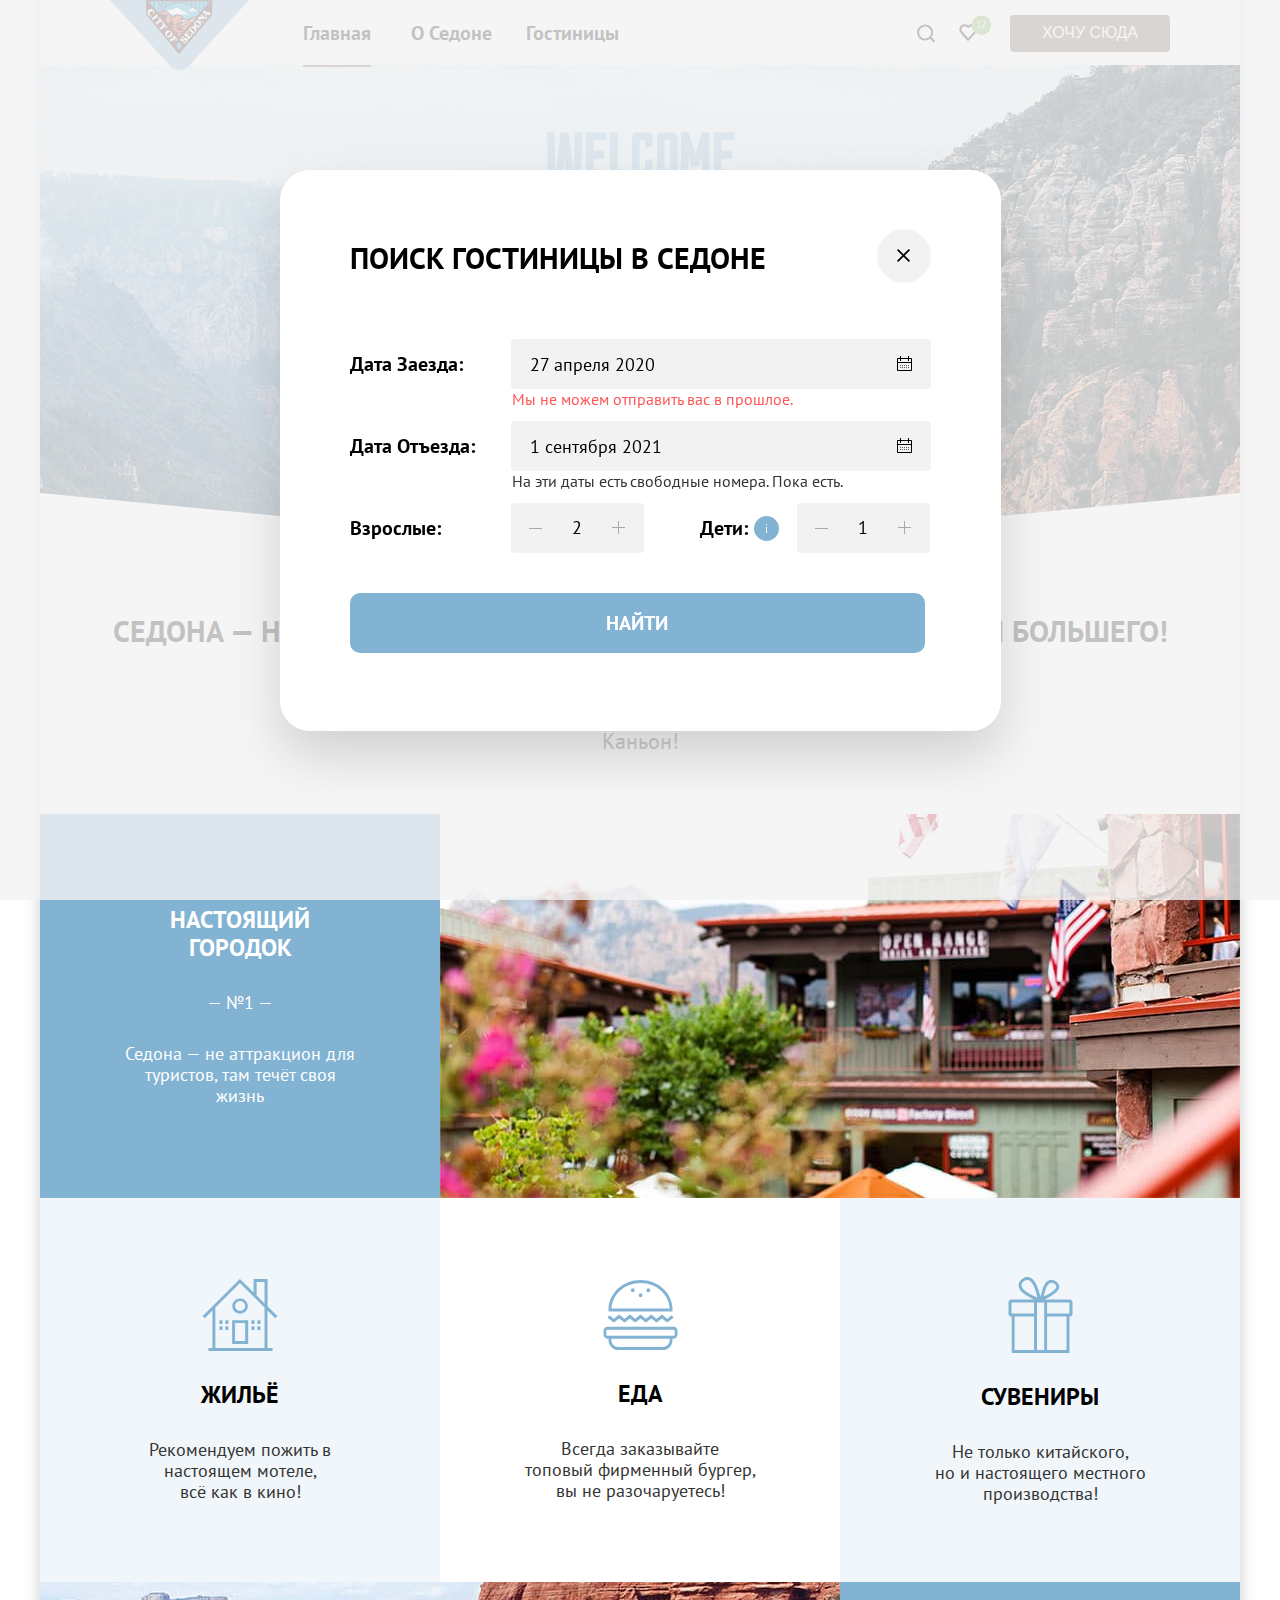
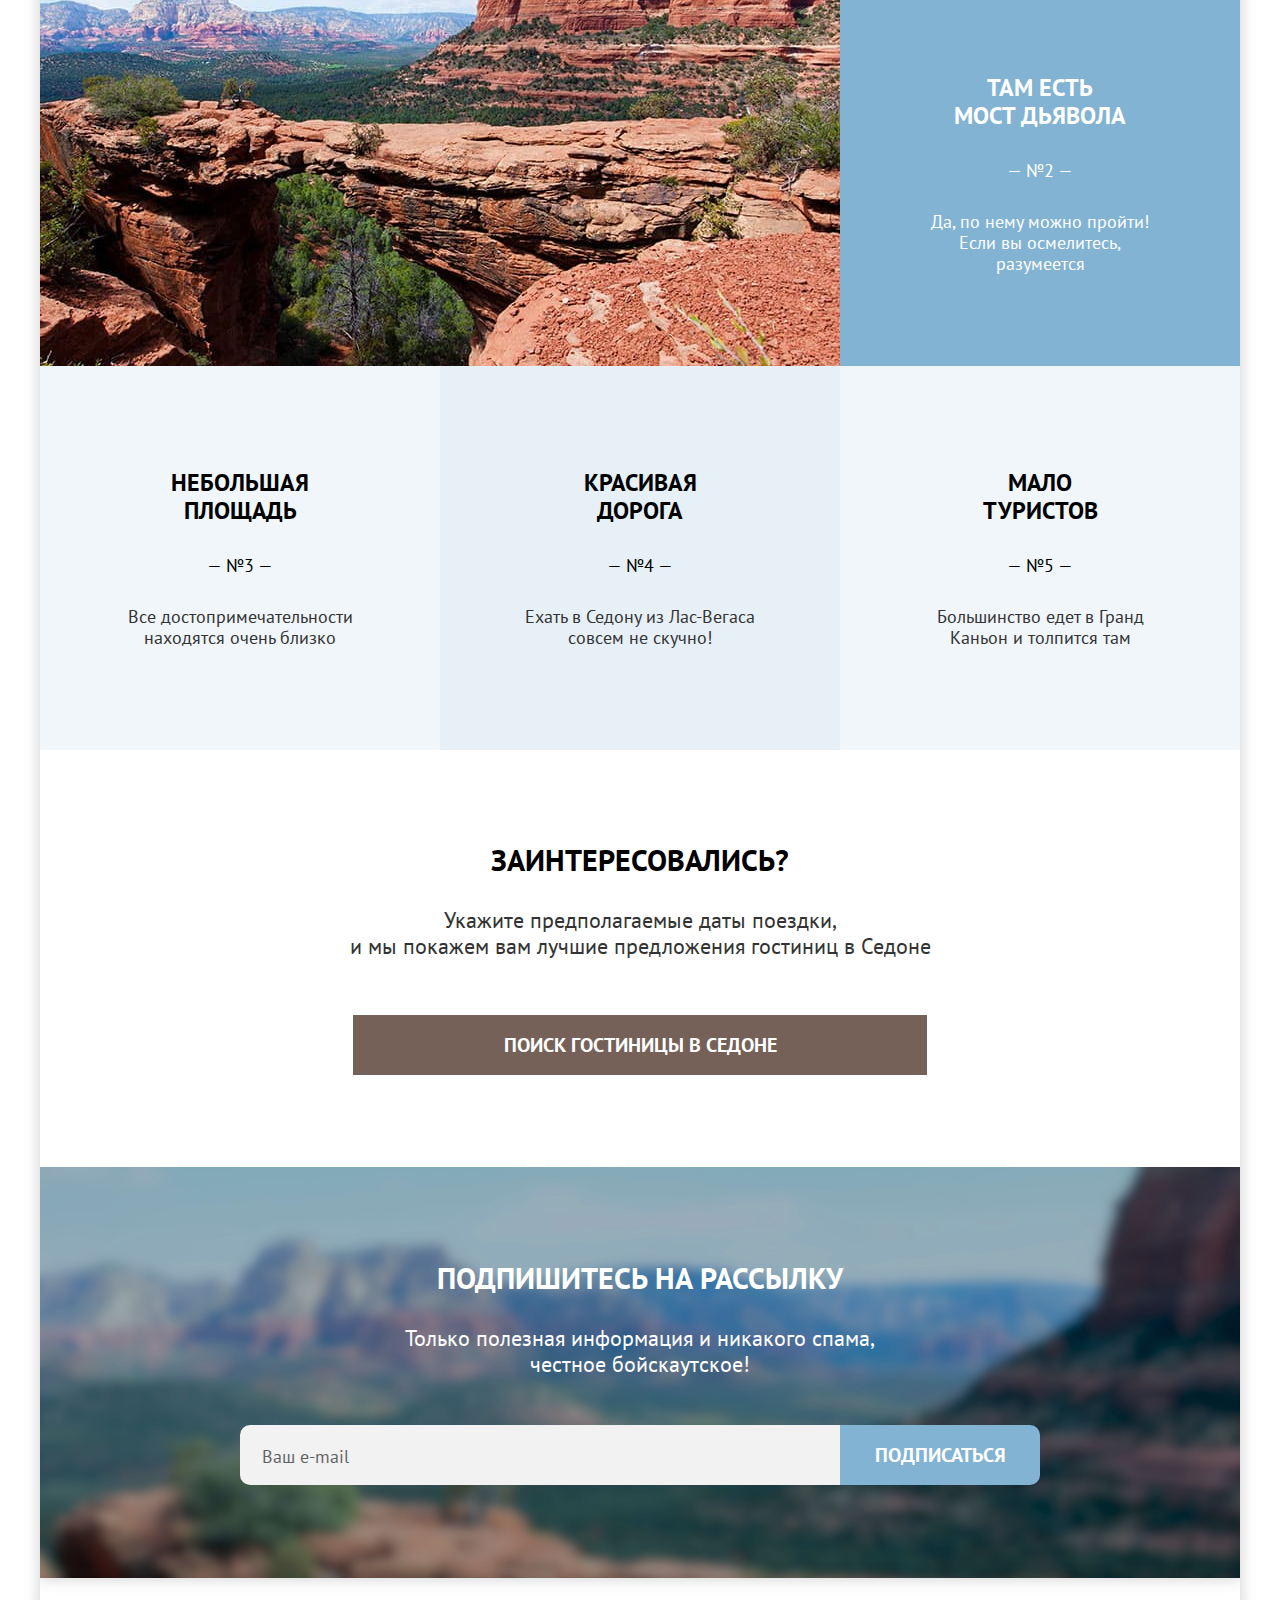
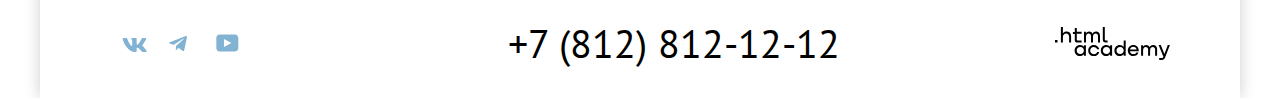
==== index.html @ 2a48c12e "Сделал кнопки и расположил элементы" ====
<!DOCTYPE html>
<html lang="ru">
  <head>
    <meta charset="utf-8" />
    <title>HTML Academy: Седона</title>
    <link rel="stylesheet" href="styles/styles.css" />
  </head>
  <body>
    <!--Хэдер-->
    <div class="page-container">
      <header class="page-header">
        <!--Навигация текст-->
        <nav class="main-navigation">
          <a href="/" class="logo-link">
            <img
              class="logo-image"
              src="../images/Vector-svg/logo.svg"
              width="139"
              height="70"
              alt="Логотип Седоны."
            />
          </a>
          <ul class="list nav-list nav-list-menu">
            <li class="nav-item item-first">
              <a class="nav-link link-active" href="index.html">Главная</a>
            </li>
            <li class="nav-item">
              <a class="nav-link" href="#">О Седоне</a>
            </li>
            <li class="nav-item">
              <a class="nav-link" href="catalog.html">Гостиницы</a>
            </li>
          </ul>
          <!--Навигация иконки-->
          <ul class="list nav-list nav-list-user">
            <li class="nav-item">
              <a class="nav-icon" href="#">
                <svg
                  width="19"
                  height="19"
                  viewbox="0 0 19 19"
                  fill="none"
                  xmlns="http://www.w3.org/2000/svg"
                >
                  <path
                    d="m18.159 17.05-3.711-3.7c1.003-1.3 1.705-3 1.705-4.9 0-4.4-3.61-8-8.023-8C3.718.45.107 4.15.107 8.55c0 4.4 3.61 8 8.023 8 1.805 0 3.51-.6 4.914-1.7l3.71 3.7 1.404-1.5ZM8.13 14.55c-3.31 0-6.017-2.7-6.017-6s2.708-6 6.017-6c3.31 0 6.017 2.7 6.017 6s-2.707 6-6.017 6Z"
                    fill="#000"
                  />
                </svg>
              </a>
            </li>

            <li>
              <a class="nav-icon" href="#">
                <svg
                  width="45"
                  height="66"
                  viewbox="0 0 45 66"
                  fill="none"
                  xmlns="http://www.w3.org/2000/svg"
                >
                  <path
                    d="M20.577 41c-.301 0-.602-.1-.803-.4-5.415-6.1-6.719-7.5-7.02-7.9-.701-.9-1.103-2.1-1.103-3.3 0-3 2.407-5.4 5.516-5.4 1.304 0 2.507.5 3.51 1.3 1.003-.8 2.306-1.3 3.51-1.3 3.008 0 5.515 2.4 5.515 5.4 0 1.3-.501 2.5-1.303 3.4l-7.02 7.9c-.2.2-.401.3-.802.3Zm-6.017-9.5c.3.4 3.51 4 6.117 6.9l6.218-7c.5-.5.701-1.2.701-2 0-1.8-1.504-3.3-3.309-3.3-1.003 0-2.005.5-2.707 1.3-.301.3-.602.4-.903.4-.3 0-.602-.2-.802-.4-.702-.8-1.705-1.3-2.708-1.3-1.805 0-3.31 1.5-3.31 3.3-.1.9.302 1.6.703 2.1-.1 0-.1 0 0 0Z"
                    fill="#000"
                  />
                  <rect
                    x="24.133"
                    y="15"
                    width="20"
                    height="20"
                    rx="10"
                    fill="#7DB54F"
                  />
                  <path
                    d="M30.264 26.76h1.4v-4.84l.1-.59-.4.47-1.1.79-.38-.51 2.2-1.7h.36v6.38h1.37v.74h-3.55v-.74Zm7.829-4.67c0 .353-.067.717-.2 1.09a6.545 6.545 0 0 1-.51 1.11c-.207.373-.44.74-.7 1.1-.26.353-.52.69-.78 1.01l-.49.43v.04l.64-.11h2.18v.74h-3.98v-.29c.147-.153.323-.343.53-.57a16.081 16.081 0 0 0 1.3-1.63c.22-.313.417-.63.59-.95.18-.32.323-.637.43-.95.107-.313.16-.61.16-.89 0-.327-.093-.597-.28-.81-.187-.22-.47-.33-.85-.33-.253 0-.5.053-.74.16-.24.1-.447.217-.62.35l-.33-.57c.233-.2.51-.357.83-.47.32-.113.663-.17 1.03-.17.287 0 .54.043.76.13.22.08.407.197.56.35.153.153.27.337.35.55.08.207.12.433.12.68Z"
                    fill="#fff"
                  />
                </svg>
              </a>
            </li>
            <li>
              <button class="nav-button brown-button-mini" type="submit">
                Хочу сюда
              </button>
            </li>
          </ul>
        </nav>
      </header>
      <!--Hero-->
      <main class="main-index">
        <section class="hero">
          <h1 class="visually-hidden">Добро пожаловать в Седону</h1>

          <img
            class="hero-welcome"
            src="../images/Vector-svg/welcome.svg"
            width="1200"
            height="485"
            alt="Добро пожаловать."
          />
        </section>

        <section class="main-text">
          <h2 class="advantages-title">
            Седона — небольшой городок в Аризоне, заслуживающий большего!
          </h2>
          <p class="subtitle">
            Рассмотрим 5 причин, по которым Седона круче, чем Гранд-Каньон!
          </p>
        </section>
        <ol class="advantages">
          <figure class="advantages-figure-start">
            <figcaption class="advantages-item item-start">
              <h3 class="advantages-h advantages-h-white">
                Настоящий <br />
                городок
              </h3>
              <span class="advantage-number-white"> — №1 —</span>
              <p class="advantages-text-white">
                Седона — не аттракцион для <br />
                туристов, там течёт своя <br />
                жизнь
              </p>
            </figcaption>
            <img
              class="first-advantages-picture"
              src="../images/index/first-advantage.jpg"
              min-width="800"
              min-height="384"
              alt="Местные заведения."
            />
          </figure>
          <ul class="advantages-with-icon">
            <li class="advantages-item another-light-gray">
              <h3 class="advantages-h advantages-item-h-icon">Жильё</h3>
              <p class="advantages-text-icon">
                Рекомендуем пожить в <br />
                настоящем мотеле, <br />
                всё как в кино!
              </p>
              <svg
                width="76"
                height="72"
                viewbox="0 0 76 72"
                fill="none"
                xmlns="http://www.w3.org/2000/svg"
                class="icon-first"
              >
                <path
                  d="M30.119 65h16.064V41.2H30.119V65Zm2.911-20.9h10.14v18H33.03v-18Z"
                  fill="#83B3D3"
                />
                <path
                  d="m73.392 39.3 2.108-2.1-9.94-9.9V0H51.604v13.6L37.95 0 .5 37.2l2.108 2.1 7.832-7.8v37.6H6.424V72H70.58v-2.9h-5.12V31.5l7.932 7.8ZM62.548 69.1H13.351V28.5L37.95 4.1l24.598 24.4v40.6Zm0-44.7-7.931-7.9V2.9h7.931v21.5Z"
                  fill="#83B3D3"
                />
                <path
                  d="M30.32 27.1c0 4.3 3.513 7.7 7.73 7.7 4.318 0 7.832-3.5 7.832-7.7 0-4.3-3.514-7.7-7.832-7.7-4.217 0-7.73 3.4-7.73 7.7Zm7.83-5c2.711 0 5.02 2.2 5.02 4.9s-2.208 4.9-5.02 4.9c-2.71 0-5.02-2.2-5.02-4.9s2.21-4.9 5.02-4.9ZM20.48 41.2h-3.012v3.9h3.012v-3.9ZM26.404 41.2h-3.012v3.9h3.012v-3.9ZM20.48 47.2h-3.012v3.9h3.012v-3.9ZM26.404 47.2h-3.012v3.9h3.012v-3.9ZM52.508 41.2h-3.012v3.9h3.012v-3.9ZM58.432 41.2H55.42v3.9h3.012v-3.9ZM52.508 47.2h-3.012v3.9h3.012v-3.9ZM58.432 47.2H55.42v3.9h3.012v-3.9Z"
                  fill="#83B3D3"
                />
              </svg>
            </li>
            <li class="advantages-item white-background">
              <h3 class="advantages-h advantages-item-h-icon">Еда</h3>
              <p class="advantages-text-icon">
                Всегда заказывайте <br />
                топовый фирменный бургер, <br />
                вы не разочаруетесь!
              </p>
              <svg
                width="75"
                height="70"
                viewbox="0 0 75 70"
                fill="none"
                xmlns="http://www.w3.org/2000/svg"
                class="icon-second"
              >
                <path
                  d="M70.576 46.7H4.61C2.305 46.7.5 48.6.5 51v3.5c0 2.4 1.905 4.3 4.11 4.3h.903v1.1c0 5.5 4.31 10.1 9.624 10.1h44.712c5.313 0 9.624-4.5 9.624-10.1v-1.1h.902c2.306 0 4.11-1.9 4.11-4.3V51c.201-2.3-1.704-4.3-3.91-4.3Zm-3.91 13.2c0 3.9-3.008 7-6.717 7H15.137c-3.71 0-6.717-3.2-6.717-7v-1.1h58.246v1.1Zm5.113-5.4c0 .7-.602 1.3-1.203 1.3H4.51c-.702 0-1.203-.6-1.203-1.3V51c0-.7.602-1.3 1.203-1.3h65.965c.702 0 1.203.6 1.203 1.3.1 0 .1 3.5.1 3.5ZM16.14 38.4l5.413 4.1 5.313-4.1 5.313 4.1 5.314-4.1 5.413 4.1 5.314-4.1 5.313 4.1 5.413-4.1 5.314 4.1 6.215-4.7-1.704-2.5-4.511 3.4-5.314-4.1-5.413 4.1-5.313-4.1-5.314 4.1-5.413-4.1-5.314 4.1-5.313-4.1-5.313 4.1-5.414-4.1-5.313 4.1-4.511-3.4-1.705 2.5 6.216 4.7 5.313-4.1ZM8.52 31.5h60.953c0-.6.1-1.2.1-1.9v-1.2C68.871 12.7 54.836 0 37.593 0 20.249 0 6.214 12.7 5.513 28.5v1.2c0 .6-.005 1.2.095 1.8H8.52ZM37.593 3c15.64 0 28.471 11.3 29.073 25.5H8.52C9.122 14.4 21.954 3 37.593 3Z"
                  fill="#83B3D3"
                />
                <path
                  d="M37.593 17.3c1.052 0 1.905-.895 1.905-2s-.853-2-1.905-2-1.905.895-1.905 2 .853 2 1.905 2ZM29.773 12.2c1.052 0 1.905-.895 1.905-2s-.853-2-1.905-2-1.904.895-1.904 2 .852 2 1.904 2ZM45.312 12.2c1.052 0 1.905-.895 1.905-2s-.853-2-1.905-2-1.904.895-1.904 2 .852 2 1.904 2Z"
                  fill="#83B3D3"
                />
              </svg>
            </li>
            <li class="advantages-item another-light-gray">
              <h3 class="advantages-h advantages-item-h-icon">Сувениры</h3>
              <p class="advantages-text-icon">
                Не только китайского, <br />
                но и настоящего местного <br />
                производства!
              </p>
              <svg
                width="65"
                height="76"
                viewbox="0 0 65 76"
                fill="none"
                xmlns="http://www.w3.org/2000/svg"
                class="icon-third"
              >
                <path
                  d="M61.6 22.462H36.8c13.8-6.904 14.9-11.307 14.4-13.71-1.2-4.002-5.7-7.004-10-5.403-5.6 2.102-7.1 10.407-8.6 16.412-2-6.105-3.8-13.81-8.2-17.713-1.3-1.1-3.1-2.301-5.8-2.001-4 .4-9.8 5.404-7.5 11.008 2.3 5.403 9.7 8.806 14.6 11.508H3.4c-1.6 0-2.9 1.3-2.9 2.902v11.308c0 1.6 1.3 2.901 2.9 2.901h.3V76h57.8V39.574h.1c1.6 0 2.9-1.3 2.9-2.902V25.365c0-1.602-1.3-2.902-2.9-2.902ZM42.9 5.851c2.1-.3 5 1.3 5.3 3.202.4 2.802-3.4 5.304-5.1 6.405-2.5 1.7-4.9 2.601-7.3 4.102.9-3.702 2.5-13.009 7.1-13.71ZM20 15.858c-2.2-1.501-6.5-4.403-6.4-7.806.1-3.602 5.7-6.604 8.8-3.902 3.9 3.402 5.7 11.107 7.1 16.611-3.2-1.5-6.3-2.802-9.5-4.903Zm6 57.14H6.6V39.574H26v33.424Zm0-36.526H3.5V25.465H26v11.007Zm10.2 0v36.526H29V25.565h7.2v10.907Zm22.3 36.526H39.1V39.574h19.4v33.424Zm2.9-36.526H39.1V25.465h22.3v11.007Z"
                  fill="#83B3D3"
                />
              </svg>
            </li>
          </ul>

          <figure class="advantages-figure-end">
            <figcaption class="advantages-item item-end">
              <h3 class="advantages-h advantages-h-white">
                Там есть <br />
                мост дьявола
              </h3>
              <span class="advantage-number-white">— №2 —</span>
              <p class="advantages-text-white">
                Да, по нему можно пройти! <br />
                Если вы осмелитесь, <br />
                разумеется
              </p>
            </figcaption>
            <img
              class="second-advantages-picture"
              src="../images/index/photo-2.jpg"
              width="800"
              min-height="384"
              alt="Красоты местных пейзажей."
            />
          </figure>
          <li class="advantages-item another-light-gray">
            <h3 class="advantages-h advantages-item-h-numbers">
              Небольшая <br />
              площадь
            </h3>
            <span class="advantage-number">— №3 —</span>
            <p class="advantages-text-number">
              Все достопримечательности <br />
              находятся очень близко
            </p>
          </li>
          <li class="advantages-item another-background">
            <h3 class="advantages-h advantages-item-h-numbers">
              Красивая <br />
              дорога
            </h3>
            <span class="advantage-number">— №4 —</span>
            <p class="advantages-text-number">
              Ехать в Седону из Лас-Вегаса <br />
              совсем не скучно!
            </p>
          </li>
          <li class="advantages-item another-light-gray">
            <h3 class="advantages-h advantages-item-h-numbers">
              Мало <br />
              туристов
            </h3>
            <span class="advantage-number">— №5 —</span>
            <p class="advantages-text-number">
              Большинство едет в Гранд <br />
              Каньон и толпится там
            </p>
          </li>
        </ol>
        <!-- Поиск гостиницы -->
        <section class="main-search">
          <h2 class="head-search">Заинтересовались?</h2>
          <p class="advantages-text">
            Укажите предполагаемые даты поездки, <br />
            и мы покажем вам лучшие предложения гостиниц в Седоне
          </p>
          <button class="search-button brown-button" type="submit" href="#">
            Поиск гостиницы в седоне
          </button>
        </section>

        <!-- Рассылка-->
        <section class="main-sub">
          <h2 class="head-sub">Подпишитесь на рассылку</h2>
          <p class="advantages-text subscribe-white-color-text">
            Только полезная информация и никакого спама, <br />
            честное бойскаутское!
          </p>

          <form
            class="email"
            action="https://echo.htmlacademy.ru/"
            metod="post"
          >
            <!-- <input type="text" name="appointment-date" /> -->
            <input
              class="email-string"
              name="email"
              type="text"
              placeholder="Ваш e-mail"
            />
            <button class="subscribe-button blue-button" type="submit">
              Подписаться
            </button>
          </form>
        </section>
      </main>
    </div>
    <!-- footer -->
    <footer class="page-footer">
      <!--Соц.сети-->
      <ul class="footer-social-list">
        <li class="social-media-item">
          <a
            class="button social-media-button footer-social-vk"
            href="https://vk.com/htmlacademy"
          >
            <svg
              width="25"
              height="14"
              viewbox="0 0 25 14"
              fill="#83B3D3"
              xmlns="http://www.w3.org/2000/svg"
            >
              <path
                fill-rule="evenodd"
                clip-rule="evenodd"
                d="M24.116.948c.166-.546 0-.948-.795-.948h-2.625c-.668 0-.976.347-1.143.73 0 0-1.335 3.196-3.226 5.272-.612.602-.89.793-1.224.793-.167 0-.418-.191-.418-.738V.948c0-.656-.184-.948-.74-.948H9.817C9.4 0 9.15.304 9.15.593c0 .621.946.765 1.043 2.513v3.798c0 .833-.153.984-.487.984-.89 0-3.055-3.211-4.34-6.885C5.116.288 4.865 0 4.193 0H1.566c-.75 0-.9.347-.9.73 0 .682.89 4.07 4.145 8.551C6.981 12.341 10.036 14 12.82 14c1.67 0 1.875-.368 1.875-1.003v-2.313c0-.737.158-.884.687-.884.39 0 1.057.192 2.615 1.667C19.776 13.216 20.07 14 21.071 14h2.625c.75 0 1.126-.368.91-1.096-.238-.724-1.088-1.775-2.215-3.022-.612-.71-1.53-1.475-1.809-1.858-.389-.491-.278-.71 0-1.147 0 0 3.2-4.426 3.533-5.929h.001Z"
              />
            </svg>
          </a>
        </li>
        <li class="social-media-item">
          <a
            class="button social-media-button footer-social-tg"
            href="https://t.me/htmlacademy"
          >
            <svg
              width="18"
              height="16"
              viewbox="0 0 18 16"
              fill="#83B3D3"
              xmlns="http://www.w3.org/2000/svg"
            >
              <path
                d="M16.785.1.84 6.247C-.248 6.685-.24 7.292.64 7.563L4.735 8.84l9.472-5.976c.448-.273.857-.126.52.172L7.053 9.962H7.05h.002l-.283 4.22c.414 0 .597-.19.829-.413l1.988-1.934 4.136 3.055c.762.42 1.31.204 1.5-.706L17.938 1.39c.278-1.114-.425-1.619-1.153-1.29Z"
              />
            </svg>
          </a>
        </li>
        <li class="social-media-item">
          <a
            class="button social-media-button footer-social-ut"
            href="https://www.youtube.com/user/htmlacademyru"
          >
            <svg
              width="23"
              height="18"
              viewbox="0 0 23 18"
              fill="#83B3D3"
              xmlns="http://www.w3.org/2000/svg"
            >
              <path
                d="M18.94.5H3.507C1.647.5.333 2.094.333 3.9v10.094c0 1.912 1.314 3.506 3.174 3.506H19.16c1.642 0 3.174-1.594 3.174-3.4V3.9C22.114 2.094 20.801.5 18.94.5ZM7.995 13.037V4.963L15.328 9l-7.333 4.037Z"
              />
            </svg>
          </a>
        </li>
      </ul>
      <a class="contacts-phone" href="tel:88128121212">+7 (812) 812-12-12</a>
      <a class="academy-logotype" href="https://htmlacademy.ru/">
        <svg
          width="115"
          height="33"
          viewbox="0 0 115 33"
          fill="#000"
          xmlns="http://www.w3.org/2000/svg"
        >
          <path
            d="M0 12.9v2.6h2.5v-2.6H0ZM11.6 4.5c-1.6 0-2.8.7-3.6 1.7h-.1V0h-2v15.5h2v-5.3c0-2.1 1.3-3.6 3.3-3.6 1.8 0 2.9 1.4 2.9 3.2v5.7h2V9.4c.1-3-1.8-4.9-4.5-4.9ZM26.6 4.8h-4.8V1.1h-2v3.8h-1.9v2h1.9v6c0 1.7 1 2.7 2.7 2.7h4.1v-2h-3.7c-.7 0-1.1-.4-1.1-1.1V6.8h4.8v-2ZM41.1 4.6c-1.6 0-2.9.8-3.5 2.1h-.1c-.6-1.2-1.8-2.1-3.4-2.1-1.4 0-2.5.8-3.1 1.8h-.1V4.8H29v10.6h2V10c0-2 1-3.5 2.6-3.5 1.5 0 2.4 1 2.4 2.6v6.3h2V9.8c0-2.4 1.4-3.3 2.6-3.3 1.5 0 2.4 1 2.4 2.6v6.3h2V8.9c.1-2.5-1.4-4.3-3.9-4.3ZM47.8 12.7c0 1.7 1 2.7 2.8 2.7h2v-2h-1.7c-.7 0-1.1-.4-1.1-1.1V0h-2v12.7ZM28.9 19.7c-.9-1.1-2.2-1.8-3.9-1.8-3.1 0-5.4 2.3-5.4 5.6s2.3 5.6 5.4 5.6c1.8 0 3-.8 3.8-1.9h.1v1.6h2V18.2h-2v1.5Zm-3.6 7.4c-2.2 0-3.6-1.6-3.6-3.6s1.4-3.6 3.6-3.6 3.6 1.6 3.6 3.6c0 1.9-1.4 3.6-3.6 3.6ZM44.2 22c-.5-2.4-2.6-4.1-5.4-4.1-3.4 0-5.6 2.5-5.6 5.6 0 3.1 2.2 5.6 5.6 5.6 2.8 0 4.9-1.8 5.4-4.2h-2.1c-.4 1.3-1.7 2.3-3.3 2.3-2.2 0-3.6-1.6-3.6-3.6s1.4-3.6 3.6-3.6c1.6 0 2.8 1 3.3 2.2h2.1V22ZM55.1 19.7c-.9-1.1-2.2-1.8-3.9-1.8-3.1 0-5.4 2.3-5.4 5.6s2.3 5.6 5.4 5.6c1.8 0 3-.8 3.8-1.9h.1v1.6h2V18.2h-2v1.5Zm-3.6 7.4c-2.2 0-3.6-1.6-3.6-3.6s1.4-3.6 3.6-3.6 3.6 1.6 3.6 3.6c0 1.9-1.5 3.6-3.6 3.6ZM68.7 19.8c-.9-1.1-2.2-1.9-3.9-1.9-3.1 0-5.4 2.3-5.4 5.6s2.2 5.6 5.4 5.6c1.7 0 3-.8 3.8-1.8h.1v1.5h2V13.4h-2v6.4Zm-3.6 7.3c-2.2 0-3.6-1.6-3.6-3.6s1.4-3.6 3.6-3.6 3.6 1.6 3.6 3.6c-.1 2-1.5 3.6-3.6 3.6ZM78.3 17.9c-3.3 0-5.5 2.5-5.5 5.6 0 3 2.1 5.6 5.5 5.6 2.5 0 4.5-1.3 5.2-3.6h-2.1c-.5 1-1.6 1.6-3 1.6-1.9 0-3.3-1.3-3.4-2.9h8.8c.2-3.6-2-6.3-5.5-6.3Zm0 1.9c1.7 0 3 1 3.3 2.6h-6.5c.3-1.5 1.5-2.6 3.2-2.6ZM98.2 17.9c-1.6 0-2.9.8-3.6 2h-.1c-.6-1.2-1.8-2-3.4-2-1.4 0-2.5.7-3.1 1.8v-1.5h-1.9v10.6h2v-5.4c0-2 1-3.4 2.6-3.5 1.5 0 2.4 1 2.4 2.6v6.3h2v-5.6c0-2.4 1.4-3.3 2.6-3.3 1.5 0 2.4 1 2.4 2.6v6.3h2v-6.5c.1-2.6-1.4-4.4-3.9-4.4ZM109.4 27l-3.6-8.9h-2.2l4.8 11.6c-.3.9-.7 1.2-1.7 1.2h-2.5v2h2.5c1.8 0 2.8-.8 3.5-2.6l4.7-12.2h-2.1l-3.4 8.9Z"
          />
        </svg>
      </a>
    </footer>
    <!-- Modal -->

    <div class="modal-container">
      <div class="modal modal-search">
        <button class="modal-close-button">
          <span class="visually-hidden">Закрыть</span>
          <svg
            width="13"
            height="13"
            viewbox="0 0 13 13"
            fill="none"
            xmlns="http://www.w3.org/2000/svg"
            class="close-button"
          >
            <path
              d="M13 1.2 11.8 0 6.5 5.3 1.2 0 0 1.2l5.3 5.3L0 11.8 1.2 13l5.3-5.3 5.3 5.3 1.2-1.2-5.3-5.3L13 1.2Z"
              fill="#000"
            />
          </svg>
        </button>
        <section class="modal-content">
          <h2 class="modal-title">Поиск гостиницы в Седоне</h2>
          <div class="modal-flex-container">
            <div class="arrival-date-container">
              <h4 class="select-description">Дата заезда:</h4>
              <form class="arrival-date">27 апреля 2020</form>
            </div>
            <p class="arrival-description">
              Мы не можем отправить вас в прошлое.
            </p>

            <div class="departure-date-container">
              <h4 class="select-description">Дата отъезда:</h4>
              <form class="departure-date">1 сентября 2021</form>
            </div>
            <p class="departure-description">
              На эти даты есть свободные номера. Пока есть.
            </p>

            <div class="how-many-container">
              <h4 class="select-how-many">Взрослые:</h4>
              <form class="how-many">
                <button class="minus-button" type="button">
                  <svg
                    class="minus"
                    width="13"
                    height="1"
                    viewbox="0 0 13 1"
                    fill="none"
                    xmlns="http://www.w3.org/2000/svg"
                  >
                    <path opacity=".3" d="M0 0v1h13V0H0Z" fill="#000" />
                  </svg>
                </button>
                <span class="number-persons">2</span>
                <button class="plus-button" type="button">
                  <svg
                    class="plus"
                    width="13"
                    height="13"
                    viewbox="0 0 13 13"
                    fill="none"
                    xmlns="http://www.w3.org/2000/svg"
                  >
                    <path
                      d="M13 6H7V0H6v6H0v1h6v6h1V7h6V6Z"
                      fill="#000"
                      opacity=".3"
                    />
                  </svg>
                </button>
              </form>

              <h4 class="select-how-many-child">Дети:</h4>
              <button class="modal-info-button">
                <svg
                  width="1"
                  height="9"
                  viewbox="0 0 1 9"
                  fill="none"
                  xmlns="http://www.w3.org/2000/svg"
                >
                  <g clip-path="url(#a)" fill="#fff">
                    <path d="M0 9h1V3H0v6ZM1 0H0v1h1V0Z" />
                  </g>
                  <defs>
                    <clippath id="a">
                      <path fill="#fff" d="M0 0h1v9H0z" />
                    </clippath>
                  </defs>
                </svg>
              </button>
              <form class="how-many-young">
                <button class="minus-button" type="button">
                  <svg
                    class="minus"
                    width="13"
                    height="1"
                    viewbox="0 0 13 1"
                    fill="none"
                    xmlns="http://www.w3.org/2000/svg"
                  >
                    <path opacity=".3" d="M0 0v1h13V0H0Z" fill="#000" />
                  </svg>
                </button>
                <span class="number-persons">1</span>
                <button class="plus-button" type="button">
                  <svg
                    class="plus"
                    width="13"
                    height="13"
                    viewbox="0 0 13 13"
                    fill="none"
                    xmlns="http://www.w3.org/2000/svg"
                  >
                    <path
                      d="M13 6H7V0H6v6H0v1h6v6h1V7h6V6Z"
                      fill="#000"
                      opacity=".3"
                    />
                  </svg>
                </button>
              </form>
            </div>
          </div>
          <button class="modal-button-search" type="submit">Найти</button>
        </section>
      </div>
    </div>

    <!-- Modal end -->
  </body>
</html>
---- styles/styles.css ----
/* Шрифты */

@font-face {
  font-family: PT Sans;
  font-style: normal;
  src: url("../fonts/ptsans-400.woff2");
  font-display: swap;
}

@font-face {
  font-family: PT Sans;
  font-style: normal;
  font-weight: 700;
  src: url("../fonts/ptsans-700.woff2");
  font-display: swap;
}

html {
  height: 100%;
  margin: 0;
}

body {
  display: -webkit-box;
  display: -ms-flexbox;
  display: flex;
  -webkit-box-orient: vertical;
  -webkit-box-direction: normal;
  -ms-flex-direction: column;
  flex-direction: column;
  min-height: 100%;
  margin: 0;

  font-family: "PT Sans", sans-serif;
  font-size: 22px;
  font-weight: 400;

  line-height: 26px;
  background-color: #ffffff;
}

.page-container {
  width: 1200px;
  margin: 0 auto;
  display: block;
  -webkit-box-shadow: 0 0 15px rgba(0, 0, 0, 0.2);
  box-shadow: 0 0 15px rgba(0, 0, 0, 0.2);
}

* {
  -webkit-box-sizing: border-box;
  box-sizing: border-box;
}

.list {
  list-style: none;
}

/* Header */

.page-header {
  display: -webkit-box;
  display: -ms-flexbox;
  display: flex;
  width: 100%;
  padding: 0 70px;

  background-color: #ffffff;
  color: #000000;

  font-weight: 700;
  font-size: 20px;
  line-height: 26px;

  position: relative;
}

.logo {
  display: block;
  width: 139px;
  height: 70px;
  margin-left: 70px;
}

/* Навигация стили */

.main-navigation {
  display: -webkit-box;
  display: -ms-flexbox;
  display: flex;
  width: 100%;
  height: 65px;
  margin: 0 auto;
}

.logo-link {
  margin-right: 30px;
}

.item-first {
  min-width: 115px;
  min-height: 26px;

  text-align: center;
}

.nav-list {
  display: -webkit-box;
  display: -ms-flexbox;
  display: flex;
  -ms-flex-wrap: wrap;
  flex-wrap: wrap;

  margin: 0;
  padding: 0;

  -webkit-box-align: center;

  -ms-flex-align: center;

  align-items: center;
}

.nav-list-menu {
  min-width: 460px;
  height: 65px;
}

.nav-list-user {
  margin-left: auto;

  min-width: 264px;
  height: 65px;

  -webkit-box-pack: end;

  -ms-flex-pack: end;

  justify-content: flex-end;
}

.nav-link {
  margin: 0 17px;
  color: #000000;

  font-weight: 700;
  font-size: 20px;
  line-height: 26px;
  text-transform: capitalize;
  text-decoration: none;
  height: 100%;
}

/* .nav-item {
  position: relative;
} */

nav-link {
  position: relative;
}

.link-active::before {
  position: absolute;
  width: 100%;
  height: 2px;
  top: 45px;

  background-color: #756257;

  content: "";
}

a.nav-link.link-active {
  position: relative;
}

a.nav-link.link-active-cat {
  position: relative;
}

.link-active-cat::before {
  position: absolute;
  width: 100%;
  height: 2px;
  top: 44px;

  background-color: #756257;

  content: "";
}

.nav-icon {
  width: 44px;
  height: 66px;

  display: -webkit-box;

  display: -ms-flexbox;

  display: flex;
  -webkit-box-align: center;
  -ms-flex-align: center;
  align-items: center;
  -webkit-box-pack: center;
  -ms-flex-pack: center;
  justify-content: center;
}

.nav-icon-fav {
  width: 42px;
  height: 66px;

  display: -webkit-box;

  display: -ms-flexbox;

  display: flex;
  -webkit-box-align: center;
  -ms-flex-align: center;
  align-items: center;
  -webkit-box-pack: center;
  -ms-flex-pack: center;
  justify-content: center;
}

.link-active {
  min-width: 68px;
  height: 0;

  margin: 0;
  padding: 0;
}

.nav-button {
  padding: 8px 15px;
  margin-left: 18px;

  min-width: 160px;
  min-height: 37px;

  font-size: 16px;
  line-height: 20px;
  background-color: #756157;
  border-radius: 4px;
  border: 0;
  color: #ffffff;
  text-transform: uppercase;
}

/* Header END */

/* Hero */

.hero {
  display: -webkit-box;
  display: -ms-flexbox;
  display: flex;
  -webkit-box-align: center;
  -ms-flex-align: center;
  align-items: center;
  -webkit-box-pack: center;
  -ms-flex-pack: center;
  justify-content: center;
  width: 100%;
  min-height: 485px;
  background-image: url("/images/Vector-svg/divider.svg"),
    url("/images/index/index-background.jpg");
  background-repeat: no-repeat;
  background-position: 50% 100%, 100% 50%;
}

.hero-welcome {
  height: 352px;
  width: 458px;
  margin: 0 auto;
}

/* Hero END */

/* advantages */
.advantages {
  display: -webkit-box;
  display: -ms-flexbox;
  display: flex;
  -webkit-box-orient: horizontal;
  -webkit-box-direction: normal;
  -ms-flex-direction: row;
  flex-direction: row;
  -ms-flex-wrap: wrap;
  flex-wrap: wrap;
  -webkit-box-pack: justify;
  -ms-flex-pack: justify;
  justify-content: space-between;

  padding: 0;
  margin: 0;
  text-align: center;
  color: #000000;
  list-style: none;
  max-width: 100%;
  min-height: 1535px;
}

.advantages-with-icon {
  min-width: 100%;
  min-height: 384px;

  display: -webkit-box;

  display: -ms-flexbox;

  display: flex;
  -webkit-box-pack: justify;
  -ms-flex-pack: justify;
  justify-content: space-between;

  padding: 0;
  margin: 0;
}

/* First Advantage photo */
/* .first-advantages-picture {
  -webkit-filter: drop-shadow(0 4px 4px rgba(0, 0, 0, 0.25));
  filter: drop-shadow(0 4px 4px rgba(0, 0, 0, 0.25));
} */

/* Second Advantage photo */
/* .second-advantages-picture {
  -webkit-filter: drop-shadow(0 4px 4px rgba(0, 0, 0, 0.25));
  filter: drop-shadow(0 4px 4px rgba(0, 0, 0, 0.25));
} */

.advantages-item {
  min-width: 400px;
  min-height: 384px;

  background-color: #82b3d3;

  display: -webkit-box;

  display: -ms-flexbox;

  display: flex;
  -webkit-box-orient: vertical;
  -webkit-box-direction: normal;
  -ms-flex-direction: column;
  flex-direction: column;
  -webkit-box-align: center;
  -ms-flex-align: center;
  align-items: center;
  -webkit-box-pack: center;
  -ms-flex-pack: center;
  justify-content: center;
  gap: 30px;
}

.icon-first {
  -webkit-box-ordinal-group: 0;
  -ms-flex-order: -1;
  order: -1;
}

.icon-second {
  -webkit-box-ordinal-group: 0;
  -ms-flex-order: -1;
  order: -1;
}

.icon-third {
  -webkit-box-ordinal-group: 0;
  -ms-flex-order: -1;
  order: -1;
}

/* Figcaption */

.item-start {
  display: -webkit-box;
  display: -ms-flexbox;
  display: flex;
  -webkit-box-pack: center;
  -ms-flex-pack: center;
  justify-content: center;
  -ms-flex-line-pack: center;
  align-content: center;
}

.item-end {
  display: -webkit-box;
  display: -ms-flexbox;
  display: flex;
  -ms-flex-line-pack: center;
  align-content: center;
}

.advantages-figure-start {
  min-width: 100%;
  min-height: 384px;

  padding: 0;
  margin: 0;

  display: -webkit-box;

  display: -ms-flexbox;

  display: flex;
}

.advantages-figure-end {
  min-width: 100%;
  min-height: 384px;

  margin: 0;
  padding: 0;

  display: -webkit-box;

  display: -ms-flexbox;

  display: flex;
  -webkit-box-orient: horizontal;
  -webkit-box-direction: reverse;
  -ms-flex-direction: row-reverse;
  flex-direction: row-reverse;
}

/* Figcaption end */

/* Advantages-icons */

.advantages-icon {
  -webkit-box-ordinal-group: 0;
  -ms-flex-order: -1;
  order: -1;
}

/* Advantages-icons-end */

/* Another colors */

.another-light-gray {
  background-color: rgba(131, 179, 211, 0.12);
}

.white-background {
  background-color: #ffffff;
}

.another-background {
  background-color: rgba(131, 179, 211, 0.2);
}
/* Another colors end */

/* White color advantages */

.advantage-white {
  font-weight: 700;
  font-size: 24px;
  line-height: 28px;

  text-align: center;
  text-transform: uppercase;
  color: #ffffff;

  width: 230px;
  height: 56px;

  display: block;
  margin: 92px 85px 0 85px;
  padding: 0;
}

.adnvantage-number-white {
  color: #ffffff;
  display: block;

  margin: 30px 0 0 0;
  padding: 0;
}

/* White color advantages end */

/* advantages end */

/* Тектст */

.advantages-title {
  font-weight: 700;
  font-size: 30px;
  line-height: 36px;
  text-align: center;
  text-transform: uppercase;
  color: #000000;
  background-color: #ffffff;

  padding-bottom: 31px;
  padding-top: 63px;
  margin: 0;
}

.subtitle {
  font-size: 22px;
  line-height: 26px;
  text-align: center;
  /* position: absolute; */
  margin-left: 273px;
  margin-right: 273px;
  color: #333333;
  background-color: #ffffff;
  width: 654px;
  height: 26px;
  padding-bottom: 90px;
}

.first-advantages-info span {
  font-size: 18px;
  line-height: 21px;
  text-align: center;
  color: #ffffff;
}

.advantage-1 p {
  font-size: 18px;
  line-height: 21px;
  text-align: center;
  color: #ffffff;
  width: 230px;
  height: 63px;
}

.advantages-text-white {
  min-width: 230px;
  min-height: 63px;

  font-size: 18px;
  line-height: 21px;
  text-align: center;
  color: #ffffff;

  padding: 0;
  margin: 0;
}

.advantages-h-white {
  padding: 0;
  color: #ffffff;
  margin: 0;
}

.advantages-h {
  font-size: 24px;
  line-height: 28px;

  text-transform: uppercase;
}

.advantage-2 span {
  width: 230px;
  height: 21px;

  font-size: 18px;
  line-height: 21px;
  text-align: center;
  color: #ffffff;
}

.advantages-item-h {
  min-width: 230px;
  min-height: 28px;

  font-weight: 700;
  font-size: 24px;
  line-height: 28px;

  text-align: center;
  text-transform: uppercase;
  color: #000000;
  list-style: none;

  margin: 0;
  padding: 0;
}

/* Items with icon */
.advantages-item-h-icon {
  /* padding-top: 182px; */
  margin: 0;
  padding: 0;
}

.advantages-text-icon {
  /* padding-top: 30px; */
  margin: 0;
  padding: 0;
  font-size: 18px;
  line-height: 21px;

  color: #333333;
}

/* Items with icon end */

/* Advantages with numbers */

.advantages-item-h-numbers {
  /* padding-top: 103px; */
  margin: 0;
  padding: 0;
}

.advantage-number {
  padding: 0;
  /* margin-top: 30px; */
  margin: 0;

  font-size: 18px;
  line-height: 21px;

  display: block;
}

.advantage-number-white {
  font-size: 18px;
  line-height: 21px;
  color: #ffffff;

  padding: 0;
}

.advantages-text-number {
  /* padding-top: 30px; */
  padding: 0;
  margin: 0;

  font-size: 18px;
  line-height: 21px;

  color: #333333;
}
/* Advantages with numbers end */

.advantages-text {
  /* padding: 29px 304px 0 304px; */
  padding: 0;
  margin: 0;

  display: block;
  text-align: center;
  color: #333333;
}

.subscribe-white-color-text {
  color: #ffffff;
}

.advantages-item-h-1 {
  min-width: 230px;
  min-height: 28px;

  margin: 0;
  padding: 0;

  font-weight: 700;
  font-size: 24px;
  line-height: 28px;

  text-align: center;
  text-transform: uppercase;
  color: #ffffff;
  list-style: none;
}

/* Serch hotel */
.main-search {
  min-width: 100%;
  min-height: 417px;

  display: -webkit-box;

  display: -ms-flexbox;

  display: flex;
  -webkit-box-orient: vertical;
  -webkit-box-direction: normal;
  -ms-flex-direction: column;
  flex-direction: column;
  -webkit-box-pack: center;
  -ms-flex-pack: center;
  justify-content: center;
  gap: 29px;
}

.head-search {
  text-align: center;
  padding: 0;
  margin: 0;

  font-size: 30px;
  line-height: 36px;
  text-transform: uppercase;
}

.search-button {
  width: 574px;
  height: 60px;

  margin: 27px 313px 0 313px;

  /* display: flex;
  align-self: center;
  justify-content: center; */

  font-size: 20px;
  line-height: 36px;
  border: 0;
  color: #ffffff;
  background-color: #756157;
  text-align: center;
  text-transform: uppercase;
}

/* Buttons transform */

/* Buttons transform  end */

/* Search hotel end */

/* Subscribe */

.head-sub {
  text-align: center;
  text-transform: uppercase;
  color: #ffffff;

  /* padding-top: 94px; */
  margin: 0;
  padding: 0;

  font-weight: 700;
  font-size: 30px;
  line-height: 36px;
}

.subscribe-button {
  min-width: 200px;
  min-height: 60px;

  color: #ffffff;
  font-family: "PT Sans";
  font-style: normal;
  font-weight: 700;
  font-size: 20px;
  line-height: 36px;
  text-transform: uppercase;

  background-color: #82b3d3;
  border-radius: 0 10px 10px 0;
  border: 0;

  padding: 12px 34px;
  margin: 0;
}

.email-string {
  background: #f2f2f2;
  border-radius: 10px 0 0 10px;

  border: 0;

  min-width: 600px;
  height: 60px;

  font: inherit;

  padding: 0;
  /* margin-top: 46px; */
  margin: 0;
}

/* Subscribe end */

/* Footer */

/* Social media tap */

.footer-social-vk path:hover {
  fill: #68a2ca;
}

.footer-social-vk path:focus {
  fill: #68a2ca;
}

.footer-social-vk path:active {
  fill: rgba(104, 162, 202, 0.3);
}

.footer-social-tg path:hover {
  fill: #68a2ca;
}

.footer-social-tg path:focus {
  fill: #68a2ca;
}

.footer-social-tg path:active {
  fill: rgba(104, 162, 202, 0.3);
}

.footer-social-ut path:hover {
  fill: #68a2ca;
}

.footer-social-ut path:focus {
  fill: #68a2ca;
}

.footer-social-ut path:active {
  fill: rgba(104, 162, 202, 0.3);
}

/* Social media tap end */

.page-footer {
  display: -webkit-box;
  display: -ms-flexbox;
  display: flex;
  -webkit-box-pack: justify;
  -ms-flex-pack: justify;
  justify-content: space-between;
  padding: 40px 70px 30px 70px;

  min-width: 1200px;
  min-height: 120px;
  margin: 0 auto;

  box-shadow: 0 0 15px rgba(0, 0, 0, 0.2);
}

.page-footer-cat {
  display: -webkit-box;
  display: -ms-flexbox;
  display: flex;
  -webkit-box-pack: justify;
  -ms-flex-pack: justify;
  justify-content: space-between;
  padding: 40px 70px 30px 70px;

  min-width: 1200px;
  min-height: 120px;
  margin: 0 auto;
}

.social-media-item {
  list-style: none;

  width: 47px;
  height: 40px;

  display: -webkit-box;

  display: -ms-flexbox;

  display: flex;
  -ms-flex-item-align: stretch;
  -ms-grid-row-align: stretch;
  align-self: stretch;
}

.footer-social-list {
  margin: 0;
  padding: 0;

  display: -webkit-box;

  display: -ms-flexbox;

  display: flex;

  min-width: 183px;
  min-height: 40px;
}

.contacts-phone {
  min-width: 331px;
  min-height: 40px;

  font-size: 40px;
  line-height: 40px;

  text-transform: uppercase;
  text-decoration: none;
  color: #000000;

  display: -webkit-box;

  display: -ms-flexbox;

  display: flex;
  -ms-flex-item-align: center;
  -ms-grid-row-align: center;
  align-self: center;
  -webkit-box-pack: center;
  -ms-flex-pack: center;
  justify-content: center;

  padding: 0;
  margin: 0;
}

.academy-logotype {
  display: flex;
  align-items: center;
}

/* Phone tap*/

.contacts-phone:hover {
  color: #756157;
  text-align: center;
  text-transform: uppercase;
}

.contacts-phone:focus {
  color: #756157;
  text-align: center;
  text-transform: uppercase;
}

.contacts-phone:active {
  color: rgba(117, 97, 87, 0.3);
  text-align: center;
  text-transform: uppercase;
}

/* Phone tap */

/* Logo bottom tap*/
.academy-logotype path:hover {
  fill: #756157;
}

.academy-logotype path:focus {
  fill: #756157;
}

.academy-logotype path:active {
  fill: rgba(117, 97, 87, 0.3);
}
/* Logo bottom tap */

.social-media-item:nth-child(3n) {
  margin-right: 10px;
}
/* Footer end */

/*Фоны*/
.main-background {
  background-image: url("/images/index/backgrund.jpg");
  width: 1200px;
  min-height: 485px;
  background-color: #ffffff;
  background-size: 100% auto;
  background-repeat: no-repeat;
}

.main-inner {
  background-image: url("../images/catalog/Filter-back.jpg");
  width: 100%;
  min-height: 393px;
  background-color: #ffffff;
  background-size: 100% auto;
  background-repeat: no-repeat;
}

.visually-hidden {
  clip: rect(0 0 0 0);
  -webkit-clip-path: inset(50%);
  clip-path: inset(50%);
  height: 1px;
  overflow: hidden;
  white-space: nowrap;
  width: 1px;
}

.main-sub {
  background-image: url("../images/index/background-sub.png");
  width: 100%;
  min-height: 411px;
  background-color: #ffffff;
  color: #ffffff;
  background-size: 100% auto;
  background-repeat: no-repeat;
  text-align: center;

  display: -webkit-box;

  display: -ms-flexbox;

  display: flex;
  -webkit-box-orient: vertical;
  -webkit-box-direction: normal;
  -ms-flex-direction: column;
  flex-direction: column;
  -webkit-box-pack: center;
  -ms-flex-pack: center;
  justify-content: center;
  -ms-flex-line-pack: center;
  align-content: center;
  gap: 29px;
}

.email {
  margin-top: 19px;
  padding: 0;

  display: -ms-grid;

  display: grid;
  -ms-grid-columns: 600px 200px;
  grid-template-columns: 600px 200px;
  -ms-grid-rows: 60px;
  grid-template-rows: 60px;
  -webkit-box-pack: center;
  -ms-flex-pack: center;
  justify-content: center;
}

.email > *:nth-child(1) {
  -ms-grid-row: 1;
  -ms-grid-column: 1;
}

.email > *:nth-child(2) {
  -ms-grid-row: 1;
  -ms-grid-column: 2;
}

/* Catalog.html */

.inner-header-title {
  font-weight: 700;
  font-size: 60px;
  line-height: 78px;
  color: #ffffff;

  text-align: left;
  margin: 0;
  padding: 35px 0 10px 70px;
}

.search {
  font-weight: 700;
  font-size: 30px;
  line-height: 36px;
  text-transform: uppercase;
  color: #000000;

  min-width: 338px;
  min-height: 37px;

  margin: 0;
  padding: 0;

  text-align: center;
}

/* Filter item */

/* Buttons */
.submit-button {
  width: 160px;
  height: 48px;

  background-color: #82b3d3;
  color: #ffffff;
  border-radius: 4px;
  border: 0;

  /* -webkit-filter: drop-shadow(0 4px 4px rgba(0, 0, 0, 0.25));

  filter: drop-shadow(0 4px 4px rgba(0, 0, 0, 0.25)); */
}

.reset-button {
  width: 100px;
  height: 32px;

  color: #ffffff;
  border: 0;

  display: grid;
  align-self: center;
  justify-self: center;

  background-color: rgba(28, 28, 28, 0);
}

/*Buttons end  */

/* Control */

.control {
  height: 21px;

  position: relative;

  display: flex;
  gap: 19px;
}

.catalog-filter-item:not(:last-child) {
  margin-bottom: 15px;
}

.control-mark {
  width: 20px;
  height: 20px;

  position: absolute;
  left: 4px;

  /* border: 2px solid #ffffff; */
  background: #ffffff;
  border-radius: 4px;

  display: flex;
  justify-content: center;
  align-items: center;
}

.control-input[type="checkbox"]:checked + .control-mark::before {
  background-image: url("../images/Vector-svg/gal-check.svg");
  background-size: 12px 10px;

  width: 12px;
  height: 10px;

  position: absolute;
  content: "";
}

.catalog-filters {
  min-width: 1060px;
  min-height: 149px;

  border: 0;
  color: #ffffff;

  display: -webkit-box;

  display: -ms-flexbox;

  display: flex;
  -ms-flex-wrap: wrap;
  flex-wrap: wrap;
  -webkit-box-pack: center;
  -ms-flex-pack: center;
  justify-content: center;

  padding: 0;
  margin: 40px 0 0 0;
  gap: 70px;
}

.filter-first {
  min-width: 151px;
  min-height: 149px;
  border: 0;

  padding: 0;
  margin: 0;
}

.filter-second {
  min-width: 145px;
  min-height: 149px;
  border: 0;
  margin: 0;

  padding: 0;
}

.control-input {
  width: 20px;
  height: 20px;

  background-color: #ffffff;
  border-radius: 4px;
  border: 0;

  margin: 0;
}

/* Control end */

.filter-buttons {
  display: -ms-grid;
  display: grid;
  -ms-grid-columns: 160px;
  grid-template-columns: 160px;
  -ms-grid-rows: 48px 48px;
  grid-template-rows: 48px 48px;
  -ms-grid-row-align: end;
  align-self: end;

  width: 160px;
  height: 96px;

  /* display: flex;
  flex-direction: column; */

  padding: 0;
  margin: 0;
  gap: 20px;
}

.filter-buttons > *:nth-child(1) {
  -ms-grid-row: 1;
  -ms-grid-column: 1;
}

.filter-buttons > *:nth-child(2) {
  -ms-grid-row: 2;
  -ms-grid-column: 1;
}

/* Cost */

.cost {
  min-width: 288px;
  min-height: 148px;

  border: 0;

  -webkit-appearance: none;
  -moz-appearance: none;
  appearance: none;
}

/* ot do */

.filter-headline {
  font-weight: 700;
  font-size: 20px;
  line-height: 1.3;
}

.cost {
  width: 288px;
  display: -ms-grid;
  display: grid;
  gap: 20px;
  border: 0;
  margin-left: 141px;
  padding: 0;
}
.cost__inputs {
  display: -ms-grid;
  display: grid;
  -ms-grid-columns: 1fr 1fr;
  grid-template-columns: 1fr 1fr;
  margin: 23px 0 0;
  font-size: 18px;
  line-height: 1.28;
  text-transform: uppercase;
  color: rgba(255, 255, 255, 0.3);
  position: relative;
}
.cost__label {
  display: -ms-grid;
  display: grid;
  -ms-grid-columns: 1fr auto;
  grid-template-columns: 1fr auto;
  -webkit-box-align: baseline;
  -ms-flex-align: baseline;
  align-items: baseline;
  padding-right: 16px;
  border: 2px solid #ffffff;
  padding-top: 11px;
  padding-bottom: 11px;

  font-family: "PT Sans";
  font-style: normal;
  font-weight: 400;
  font-size: 18px;
  line-height: 21px;
  text-transform: lowercase;
}
.cost__label:focus-within {
  -webkit-box-shadow: 0 0 0 3px #81b3d2, inset 0 0 0 3px #81b3d2;
  box-shadow: 0 0 0 3px #81b3d2, inset 0 0 0 3px #81b3d2;
}
.cost__label:not(:focus-within):hover {
  border-color: rgba(255, 255, 255, 0.6);
}
.cost__label:active {
  background-color: #756257;
}
.cost__label:first-child {
  border-radius: 4px 0 0 4px;
  border-right-width: 0;
  margin-right: 2px;
}
.cost__label:first-child:hover {
  border-right-width: 2px;
  margin-right: 0;
}
.cost__label:hover + .cost__label:not(:focus-within) {
  border-left: 0;
  margin-left: 0;
}
.cost__label:last-child {
  position: relative;
  z-index: 1;
  margin-left: -2px;
  border-radius: 0 4px 4px 0;
}
.cost__input {
  all: unset;
  color: #fff;
  -webkit-box-ordinal-group: 0;
  -ms-flex-order: -1;
  order: -1;
  padding: 0 0 0 18px;
  width: 65px;
  outline: none;
}

.range-slider {
  margin: 0;
  width: 100%;
  background-image: -webkit-gradient(
    linear,
    left top,
    right top,
    from(rgba(255, 255, 255, 0.3)),
    color-stop(#fff),
    color-stop(#fff),
    to(rgba(255, 255, 255, 0.3))
  );
  background-image: -o-linear-gradient(
    left,
    rgba(255, 255, 255, 0.3) var(--first-val),
    #fff var(--first-val),
    #fff var(--second-val),
    rgba(255, 255, 255, 0.3) var(--second-val)
  );
  background-image: linear-gradient(
    to right,
    rgba(255, 255, 255, 0.3) var(--first-val),
    #fff var(--first-val),
    #fff var(--second-val),
    rgba(255, 255, 255, 0.3) var(--second-val)
  );
  background-size: 100% 4px;
  background-repeat: no-repeat;
  background-position: center;
  display: -webkit-box;
  display: -ms-flexbox;
  display: flex;
  position: relative;
  z-index: 1;
  height: 20px;
}
.range-slider__input {
  cursor: -webkit-grab;
  cursor: grab;
  width: 100%;
  height: 100%;
  -webkit-appearance: none;
  -moz-appearance: none;
  appearance: none;
  background-color: transparent;
}
.range-slider__input::-webkit-slider-runnable-track {
  background: none;
  height: 100%;
  width: 100%;
}
.range-slider__input::-moz-range-track {
  background: none;
  height: 100%;
  width: 100%;
}
.range-slider__input::-webkit-slider-thumb {
  background-color: #fff;
  border: none;
  /* get rid of Firefox thumb border */
  border-radius: 5px;
  pointer-events: auto;
  /* catch clicks */
  width: 20px;
  height: 20px;
  -webkit-appearance: none;
}
.range-slider__input::-webkit-slider-thumb:hover {
  -webkit-box-shadow: 0 4px 10px rgba(0, 0, 0, 0.25);
  box-shadow: 0 4px 10px rgba(0, 0, 0, 0.25);
}
.range-slider__input::-webkit-slider-thumb:active {
  outline: 2px solid #83b3d3;
  -webkit-box-shadow: 0 7px 15px rgba(0, 0, 0, 0.4);
  box-shadow: 0 7px 15px rgba(0, 0, 0, 0.4);
}
.range-slider__input::-moz-range-thumb {
  background-color: #fff;
  border: none;
  /* get rid of Firefox thumb border */
  border-radius: 5px;
  pointer-events: auto;
  /* catch clicks */
  width: 20px;
  height: 20px;
  -webkit-appearance: none;
}
.range-slider__input::-moz-range-thumb:hover {
  box-shadow: 0 4px 10px rgba(0, 0, 0, 0.25);
}
.range-slider__input::-moz-range-thumb:active {
  outline: 2px solid #83b3d3;
  box-shadow: 0 7px 15px rgba(0, 0, 0, 0.4);
}
.range-slider__input:last-of-type {
  position: absolute;
}
.range-slider__input:focus {
  outline: none;
}
.range-slider__input:focus::-webkit-slider-thumb {
  outline: 3px solid #83b3d3;
  -webkit-box-shadow: 0 4px 10px rgba(0, 0, 0, 0.25);
  box-shadow: 0 4px 10px rgba(0, 0, 0, 0.25);
}
.range-slider__input:focus::-moz-range-thumb {
  outline: 3px solid #83b3d3;
  box-shadow: 0 4px 10px rgba(0, 0, 0, 0.25);
}
.range-slider__input:not(:only-of-type) {
  pointer-events: none;
  right: 0;
}

/* Cost end */

.breadcrumbs-link {
  width: 73px;
  height: 21px;

  font-size: 16px;
  line-height: 21px;
  color: #ffffff;

  margin: 0;
  padding: 0;

  display: flex;
}

/* .breadcrumbs-item::after {
  content: "";

  background-image: url("../images/Vector-svg/Arrow.svg");
  background-repeat: no-repeat;
  background-size: 5px 8px;
  background-position: center;
} */

.breadcrubs {
  min-width: 110px;
  height: 21px;

  margin: 0 0 0 72px;
  padding: 0;

  list-style: none;

  display: flex;
  align-items: center;
  align-content: center;
  /* gap: 10px; */
}

.breadcrumbs-item-icon {
  width: 12px;
  height: 12px;

  padding: 0;

  background-image: url("../images/Vector-svg/home-ind.svg");
  background-size: 12px 12px;
  background-repeat: no-repeat;
  background-position: center;

  display: flex;
  align-content: center;
}

/* .breadcrumbs-item-icon::after {
  width: 5px;
  height: 8px;

  padding: 0;
  margin: 0 10px 0 10px;

  display: block;
  background-image: url("../images/Vector-svg/Arrow.svg");
  background-repeat: no-repeat;

  content: "";
} */

/* .breadcrumbs-item:not(:last-child)::after {
  width: 25px;
  height: 21px;

  padding: 0;
  margin: 0 10px;
  position: absolute;

  background-image: url("../images/Vector-svg/Arrow.svg");
  background-repeat: no-repeat;
  background-size: 5px 8px;

  content: "";
} */

.next {
  width: 25px;
  height: 21px;

  display: flex;
  align-items: center;
  justify-content: center;
}

.catalog-filter-title {
  font-weight: 700;
  font-size: 20px;
  line-height: 26px;
  text-transform: capitalize;
  color: #ffffff;

  padding-bottom: 0;
  margin-bottom: 30px;
}

catalog-filter-item {
  font-size: 18px;
  line-height: 21px;
  color: #ffffff;

  height: 21px;
}

/* Filter end */

/* Product cards */
.select-control {
  border: 2px solid #e5e5e5;
  border-radius: 4px;

  -webkit-box-sizing: border-box;

  box-sizing: border-box;
  min-width: 290px;
  min-height: 49px;

  -webkit-box-align: center;

  -ms-flex-align: center;

  align-items: center;
  padding: 0 0 0 20px;
  margin-left: 113px;

  display: -webkit-box;

  display: -ms-flexbox;

  display: flex;
  -ms-flex-item-align: center;
  -ms-grid-row-align: center;
  align-self: center;

  background-image: url("../images/Vector-svg/select-arrov.svg");
  background-repeat: no-repeat;
  background-position: right 21px center;
  appearance: none;
}

.select-control-sort {
  border: 2px solid #e5e5e5;
  border-radius: 4px;

  -webkit-box-sizing: border-box;

  box-sizing: border-box;
  min-width: 160px;
  min-height: 49px;

  -webkit-box-align: center;

  -ms-flex-align: center;

  align-items: center;
  padding: 14px 20px;
  margin: 0;

  display: -webkit-box;

  display: -ms-flexbox;

  display: flex;
  -ms-flex-item-align: center;
  -ms-grid-row-align: center;
  align-self: center;

  background-image: url("../images/Vector-svg/select-arrov.svg");
  background-repeat: no-repeat;
  background-position: right 20px center;
  appearance: none;
}

.user-sort {
  width: 160px;
  height: 48px;

  display: -webkit-box;

  display: -ms-flexbox;

  display: flex;
}

.button-sort-active {
  width: 48px;
  height: 48px;

  display: -webkit-box;

  display: -ms-flexbox;

  display: flex;
  -webkit-box-align: center;
  -ms-flex-align: center;
  align-items: center;
  -webkit-box-pack: center;
  -ms-flex-pack: center;
  justify-content: center;
  border: 2px solid #000000;
  border-radius: 4px;
}

.button-sort-light {
  width: 48px;
  height: 48px;

  display: -webkit-box;

  display: -ms-flexbox;

  display: flex;
  -webkit-box-align: center;
  -ms-flex-align: center;
  align-items: center;
  -webkit-box-pack: center;
  -ms-flex-pack: center;
  justify-content: center;

  border: 2px solid #e5e5e5;
  border-radius: 4px;
}

.button {
  width: 48px;
  height: 48px;

  padding: 13px 12px 13px 12px;
  margin: 0;
  border: 0;

  text-transform: uppercase;
}

.product-card-button {
  width: 140px;
  min-height: 37px;

  text-transform: uppercase;
  display: -webkit-box;
  display: -ms-flexbox;
  display: flex;
  -webkit-box-align: center;
  -ms-flex-align: center;
  align-items: center;
  -webkit-box-pack: center;
  -ms-flex-pack: center;
  justify-content: center;

  /* -webkit-filter: drop-shadow(0 4px 4px rgba(0, 0, 0, 0.25));

  filter: drop-shadow(0 4px 4px rgba(0, 0, 0, 0.25)); */
  background-color: #82b3d3;
  color: #ffffff;
  border-radius: 4px;
  border: 0;
}

.button-standart {
  font-family: "PT Sans";
  font-style: normal;
  font-weight: 700;
  font-size: 16px;
  line-height: 20px;

  text-transform: uppercase;
}

.button-lower {
  font-family: "PT Sans";
  font-style: normal;
  font-weight: 400;
  font-size: 18px;
  line-height: 20px;

  text-decoration: none;
}

.product-card-button-detailed {
  width: 140px;
  min-height: 37px;

  text-decoration: none;
  text-transform: uppercase;
  display: -webkit-box;
  display: -ms-flexbox;
  display: flex;
  -webkit-box-align: center;
  -ms-flex-align: center;
  align-items: center;
  -webkit-box-pack: center;
  -ms-flex-pack: center;
  justify-content: center;

  color: #ffffff;
  background-color: #756157;
  border-radius: 4px;
  border: 0;
  /* -webkit-filter: drop-shadow(0 4px 4px rgba(0, 0, 0, 0.25));
  filter: drop-shadow(0 4px 4px rgba(0, 0, 0, 0.25)); */
  font-size: 16px;
}

.product-card-rating {
  width: 140px;
  min-height: 37px;
  border: 0;

  font-family: "PT Sans";
  font-style: normal;
  font-weight: 400;
  font-size: 16px;
  line-height: 20px;

  color: #333333;
  text-transform: uppercase;
}

.select-container {
  display: -webkit-box;
  display: -ms-flexbox;
  display: flex;
  -webkit-box-align: center;
  -ms-flex-align: center;
  align-items: center;
  -webkit-box-pack: justify;
  -ms-flex-pack: justify;
  justify-content: space-between;

  width: 1057px;
  min-height: 49px;
  margin-left: 72px;
  margin-top: 50px;
  gap: 78px;
}

.product-card-title {
  font-weight: 700;
  font-size: 24px;
  line-height: 28px;
  color: #000000;
}

.product-card span {
  font-size: 18px;
  line-height: 21px;
  color: #333333;
}

.filter-content {
  width: 100%;
  min-height: 403px;
}

.catalog {
  width: 100%;
  min-height: 1212px;

  list-style: none;
}

.catalog-filter-list {
  list-style: none;
  padding: 0;
  margin: 0;

  display: -webkit-box;

  display: -ms-flexbox;

  display: flex;
  -webkit-box-orient: vertical;
  -webkit-box-direction: normal;
  -ms-flex-direction: column;
  flex-direction: column;
  -webkit-box-pack: start;
  -ms-flex-pack: start;
  justify-content: flex-start;

  font-size: 18px;
  line-height: 21px;
}

.product-list {
  list-style: none;

  display: -ms-grid;

  display: grid;
  -ms-grid-columns: 340px 18px 340px 18px 340px;
  grid-template-columns: repeat(3, 340px);
  gap: 0 18px;

  min-width: 100%;
  min-height: 876px;

  padding: 0 71px 0 73px;
  margin-bottom: 44px;
}

.product-card {
  display: -ms-grid;
  display: grid;
  padding: 20px;
}

.hotel-rait-stars {
  display: flex;
  align-self: center;
}

.stars:not(:last-child) {
  margin-right: 6px;
}

.product-card-link {
  text-decoration: none;
}

.pagination {
  list-style: none;
}

.product-card-content {
  display: -ms-grid;
  display: grid;
  -ms-grid-columns: 160px 0 160px;
  grid-template-columns: repeat(2, 160px);
  gap: 16px 0;
}

/* Product cards end */
/* Grey border */
.grey-border {
  width: 1055px;
  height: 0;

  border: 1px solid #e6e6e6;
  -webkit-transform: rotate(180deg);
  -ms-transform: rotate(180deg);
  transform: rotate(180deg);

  margin: 0 auto;
}
/* Border end */

/* Pagination */

.pagination-container {
  display: -webkit-box;
  display: -ms-flexbox;
  display: flex;
  /* justify-content: space-between; */

  padding: 0;
  width: 1056px;
  height: 60px;

  margin: 30px 0 25px 73px;
}

.pagination {
  display: -webkit-box;
  display: -ms-flexbox;
  display: flex;
  margin: 0;
  padding: 0;

  text-decoration: none;
}

.pagination-item:not(:last-child) {
  margin-right: 8px;
}

.pagination-link {
  display: block;
  -webkit-box-sizing: border-box;
  box-sizing: border-box;

  width: 60px;
  height: 60px;
  padding: 12px 24px;

  line-height: 36px;
  font-weight: 700px;
  font-size: 20px;

  text-decoration: none;
  /* -webkit-filter: drop-shadow(0 4px 4px rgba(0, 0, 0, 0.25));
  filter: drop-shadow(0 4px 4px rgba(0, 0, 0, 0.25)); */
  color: #ffffff;
  background-color: #82b3d3;
  border: 1px solid #82b3d3;
  border-radius: 4px;
}

.pagination-current {
  display: block;
  -webkit-box-sizing: border-box;
  box-sizing: border-box;

  width: 60px;
  height: 60px;

  text-decoration: none;
  font-weight: 700;
  font-size: 20px;
  line-height: 36px;
  color: #000000;
  /*
  -webkit-filter: drop-shadow(0 4px 4px rgba(0, 0, 0, 0.25));
  filter: drop-shadow(0 4px 4px rgba(0, 0, 0, 0.25));
  color: #000000; */
  background: #f2f2f2;
  border: 1px solid #f2f2f2;
  border-radius: 4px;
}

.pagination-link-long {
  display: block;
  -webkit-box-sizing: border-box;
  box-sizing: border-box;

  width: 60px;
  height: 60px;
  padding: 12px 18px;

  line-height: 36px;
  font-weight: 700px;
  font-size: 20px;

  text-decoration: none;
  /* -webkit-filter: drop-shadow(0 4px 4px rgba(0, 0, 0, 0.25));
  filter: drop-shadow(0 4px 4px rgba(0, 0, 0, 0.25)); */
  color: #ffffff;
  background-color: #82b3d3;
  border: 1px solid #82b3d3;
  border-radius: 4px;
}

.selector-container {
  width: 386px;
  min-height: 49px;

  display: -webkit-box;

  display: -ms-flexbox;

  display: flex;
  -webkit-box-align: center;
  -ms-flex-align: center;
  align-items: center;
  /* gap: 51px; */

  padding: 0;
  margin-left: 270px;
}

.selector-text {
  margin-right: 51px;
  padding: 0;

  min-width: 175px;
  min-height: 23px;

  font-size: 18px;
  line-height: 21px;

  display: -webkit-box;

  display: -ms-flexbox;

  display: flex;
  -ms-flex-item-align: center;
  -ms-grid-row-align: center;
  align-self: center;
}
/* Pagination end */

/* Catalog sub */
.catalog-sub {
  width: 100%;
  min-height: 417px;
  background-color: #ffffff;
  text-align: center;

  display: -webkit-box;

  display: -ms-flexbox;

  display: flex;
  -webkit-box-orient: vertical;
  -webkit-box-direction: normal;
  -ms-flex-direction: column;
  flex-direction: column;
  -webkit-box-pack: center;
  -ms-flex-pack: center;
  justify-content: center;
  -ms-flex-line-pack: center;
  align-content: center;
  gap: 29px;
}

.catalog-sub-head {
  color: #000000;
  text-transform: uppercase;
}
/* Catalog sub end */

/* Catalog.html end */

/* Brown Buttons tap */

.brown-button {
  font-family: "PT Sans";
  font-style: normal;
  font-weight: 700;
  font-size: 20px;
  line-height: 36px;

  text-transform: uppercase;
}

brown-button-mini {
  font-family: "PT Sans";
  font-style: normal;
  font-weight: 700;
  font-size: 16px;
  line-height: 20px;
}

.brown-button:hover {
  background-color: #615048;
  text-align: center;
  text-transform: uppercase;
}

.brown-button:focus {
  background-color: #615048;
  text-align: center;
  text-transform: uppercase;
}

.brown-button:active {
  background-color: #756157;
  color: rgba(255, 255, 255, 0.3);
  text-align: center;
  text-transform: uppercase;
}

.brown-button:disabled {
  background-color: #e5e5e5;
  color: rgba(255, 255, 255, 0.3);
  text-align: center;
  text-transform: uppercase;
}

/* Brown Buttons mini */
.brown-button-mini:hover {
  background-color: #615048;
  text-align: center;
  text-transform: uppercase;
}

.brown-button-mini:focus {
  background-color: #615048;
  text-align: center;
  text-transform: uppercase;
}

.brown-button-mini:active {
  background-color: #756157;
  color: rgba(255, 255, 255, 0.3);
  text-align: center;
  text-transform: uppercase;
}

.brown-button-mini:disabled {
  background-color: #e5e5e5;
  color: rgba(255, 255, 255, 0.3);
  text-align: center;
  text-transform: uppercase;
}
/* Brown Buttons tap end */

/* Blue Buttons tap */

.blue-button:hover {
  background-color: #68a2ca;
  text-align: center;
  text-transform: uppercase;
}

.blue-button:focus {
  background-color: #68a2ca;
  text-align: center;
  text-transform: uppercase;
}

.blue-button:active {
  background-color: #82b3d3;
  color: rgba(255, 255, 255, 0.3);
  text-align: center;
  text-transform: uppercase;
}

.blue-button:disabled {
  background-color: #e5e5e5;
  color: rgba(255, 255, 255, 0.3);
  text-align: center;
  text-transform: uppercase;
}

/* Blue Buttons tap end */

/* Green Buttons tap */

.green-button {
  background-color: #7db54f;
  color: #ffffff;
  border-radius: 4px;
}

.green-button:hover {
  background: #6c9e42;
  text-align: center;
  text-transform: uppercase;
}

.green-button:focus {
  background: #6c9e42;
  text-align: center;
  text-transform: uppercase;
}

.green-button:active {
  background: #7db54f;
  color: rgba(255, 255, 255, 0.3);
  text-align: center;
  text-transform: uppercase;
}

.green-button:disabled {
  background-color: #e5e5e5;
  color: rgba(255, 255, 255, 0.3);
  text-align: center;
  text-transform: uppercase;
}

/* Green Buttons tap end */

/* Pagination tap */

.pagination-link:hover {
  background: #68a2ca;
  text-align: center;
  text-transform: uppercase;
}

.pagination-link:focus {
  background: #68a2ca;
  text-align: center;
  text-transform: uppercase;
}

.pagination-link:active {
  background: #68a2ca;
  color: rgba(255, 255, 255, 0.3);
  text-align: center;
  text-transform: uppercase;
}

.pagination-link:disabled {
  background-color: #e5e5e5;
  color: rgba(255, 255, 255, 0.3);
  text-align: center;
  text-transform: uppercase;
}

/* Pagination long (10) */

.pagination-link-long:hover {
  background: #68a2ca;
  text-align: center;
  text-transform: uppercase;
}

.pagination-link-long:focus {
  background: #68a2ca;
  text-align: center;
  text-transform: uppercase;
}

.pagination-link-long:active {
  background: #68a2ca;
  color: rgba(255, 255, 255, 0.3);
  text-align: center;
  text-transform: uppercase;
}

.pagination-link-long:disabled {
  background-color: #e5e5e5;
  color: rgba(255, 255, 255, 0.3);
  text-align: center;
  text-transform: uppercase;
}

/* Pagination long (10) end */

/* Pagiation current */

.pagination-current:hover {
  background: #f2f2f2;
  color: #000000;
  text-align: center;
  text-transform: uppercase;
}

.pagination-current:focus {
  background: #f2f2f2;
  color: #000000;
  text-align: center;
  text-transform: uppercase;
}

.pagination-current:active {
  background: #f2f2f2;
  color: #000000;
  text-align: center;
  text-transform: uppercase;
}

.pagination-current:disabled {
  background: #f2f2f2;
  color: #000000;
  text-align: center;
  text-transform: uppercase;
}

/* Pagination current end */

/* Pagination tap end */

/* Breadcrubs tap */

.button-sort-active:hover {
  border: 2px solid #000000;
  border-radius: 4px;
  text-align: center;
  text-transform: uppercase;
}

.button-sort-active:focus {
  border: 2px solid #68a2ca;
  border-radius: 4px;
  text-align: center;
  text-transform: uppercase;
}

.button-sort-active:active {
  border: 2px solid #000000;
  border-radius: 4px;
  text-align: center;
  text-transform: uppercase;
}

/* Breadcrubs tap */

/* Social Media Buttons tap */

.footer-social-vk:hover {
}

/* Social Media Buttons tap end*/

/* Button Reset tap */

.button-lower:hover {
  color: #ffffff;
  opacity: 0.6;
  font-weight: 400;
  font-size: 18px;
  line-height: 23px;

  text-align: center;
}

.button-lower:focus {
  color: #ffffff;
  border: 3px solid #83b3d3;
  border-radius: 4px;

  text-align: center;
}

.button-lower:active {
  color: #ffffff;
  opacity: 0.3;
  text-align: center;
}
/* Button Reset tap end */

/* Subscridbe placeholder */

input::placeholder {
  color: #000000;
  font-family: "PT Sans";
  font-style: normal;
  font-weight: 400;
  font-size: 18px;
  line-height: 21px;

  opacity: 0.6;

  padding-left: 22px;
}

/* Subscribe placeholder */

/* Control tap */

.control:hover .control-mark {
  background: rgba(255, 255, 255, 0.6);
}

.control:focus .control-mark {
  border-color: rgba(255, 255, 255, 0.6);
  border: 3px solid #83b3d3;
  border-radius: 4px;
  background: rgba(255, 255, 255, 0.6);
}

.control:active .control-mark {
  border-color: rgba(255, 255, 255, 0.3);

  background: rgba(255, 255, 255, 0.3);
}

/* Second (Radio) */

.control:hover .control-mark-circle {
  background: rgba(255, 255, 255, 0.6);
}

.control:focus .control-mark-circle {
  border: 3px solid #83b3d3;

  background: rgba(255, 255, 255, 0.6);
}

.control:active .control-mark-circle {
  background: rgba(255, 255, 255, 0.3);
}

.control-mark-circle {
  border: 0;
  width: 20px;
  height: 20px;
  border-radius: 50%;

  position: absolute;
  background: #ffffff;

  display: flex;
  justify-content: center;
  align-items: center;
}

/* .control-mark-circle::before {
  background-image: url("../images/Vector-svg/ell-radio.svg");
  background-size: 10px 10px;

  width: 10px;
  height: 10px;

  position: absolute;
  content: "";
} */

.control-input[type="radio"]:checked + .control-mark-circle::before {
  width: 10px;
  height: 10px;
  background-image: url("../images/Vector-svg/ell-radio.svg");
  background-size: 10px 10px;

  position: absolute;
  content: "";
}

/* Control tap end */

/* Modal */
.modal-container {
  background: rgba(242, 242, 242, 0.8);

  position: fixed;
  top: 0;
  left: 0;

  width: 100%;
  height: 100%;

  display: flex;
}

.modal {
  position: relative;
  margin: auto;
  padding: 70px;

  background: #ffffff;
}

.modal-search {
  min-width: 715px;
  min-height: 561px;

  box-shadow: 0 25px 50px rgba(0, 0, 0, 0.15);
  border-radius: 30px;
}

.modal-flex-container {
  min-width: 575px;
  min-height: 230px;

  display: flex;
  flex-direction: column;
  padding-top: 63px;
}

.arrival-date-container {
  display: flex;
}

.departure-date-container {
  display: flex;
}

.how-many-container {
  min-width: 575px;
  min-height: 50px;

  display: flex;
  justify-content: start;
}

/* Modal selector */

.arrival-date {
  min-width: 420px;
  min-height: 50px;
  padding: 15px 0 14px 19px;

  background: #f2f2f2;
  border-radius: 4px;

  margin-left: 48px;
  appearance: none;

  background-image: url("../images/Vector-svg/calendar.svg");
  background-repeat: no-repeat;
  background-size: 15px 15px;
  background-position: right 19px center;

  font-family: "PT Sans";
  font-style: normal;
  font-weight: 400;
  font-size: 18px;
  line-height: 21px;
}

.departure-date {
  min-width: 420px;
  min-height: 50px;
  padding: 15px 0 14px 19px;

  background: #f2f2f2;
  border-radius: 4px;

  margin-left: 36px;
  appearance: none;

  background-image: url("../images/Vector-svg/calendar.svg");
  background-repeat: no-repeat;
  background-size: 15px 15px;
  background-position: right 19px center;

  font-family: "PT Sans";
  font-style: normal;
  font-weight: 400;
  font-size: 18px;
  line-height: 21px;
}

.how-many {
  min-width: 133px;
  min-height: 50px;
  margin: 0 0 0 70px;
  padding: 0;
  /* padding: 15px 19px 14px 19px; */

  background: #f2f2f2;
  border-radius: 4px;
  appearance: none;

  position: relative;

  display: flex;
  justify-content: center;
  align-items: center;
  gap: 30px;
}

.how-many-young {
  min-width: 133px;
  min-height: 50px;
  margin: 0 0 0 43px;
  padding: 0;

  background: #f2f2f2;
  border-radius: 4px;

  position: relative;

  display: flex;
  justify-content: center;
  align-items: center;
  gap: 30px;
}

select {
  border: 0;
}

.how-many svg {
  fill: #000000;
}

/* Modal selector end */

/* Modal buttons */

.modal-close-button {
  position: absolute;
  top: 59px;
  right: 70px;

  width: 54px;
  height: 54px;
  border-radius: 50%;
  border: 0;

  background: #f2f2f2;
  cursor: pointer;
}

.close-button {
  position: relative;
  bottom: 6px;
}

.modal-info-button {
  width: 25px;
  height: 25px;
  border-radius: 50%;
  border: 0;

  position: absolute;
  background: #83b3d3;

  right: 222px;
  bottom: 190px;
}

.modal-button-search {
  min-width: 575px;
  min-height: 60px;

  background: #83b3d3;
  border-radius: 10px;
  border: 0;

  color: #ffffff;
  font-family: "PT Sans";
  font-style: normal;
  font-weight: 700;
  font-size: 20px;
  line-height: 36px;
  text-align: center;
  text-transform: uppercase;

  margin-top: 40px;
}

/* Modal buttons end*/

/* Modal title / text */

.modal-title {
  font-family: "PT Sans";
  font-style: normal;
  font-weight: 700;
  font-size: 30px;
  line-height: 36px;
  text-transform: uppercase;
  color: #000000;

  margin: 0;
  padding: 0;
}

.select-description {
  font-family: "PT Sans";
  font-style: normal;
  font-weight: 700;
  font-size: 20px;
  line-height: 26px;
  align-items: center;
  text-transform: capitalize;

  margin: 0;
  padding: 0;

  display: flex;
}

.arrival-description {
  font-family: "PT Sans";
  font-style: normal;
  font-weight: 400;
  font-size: 16px;
  line-height: 21px;
  color: #ff5757;

  padding: 0 0 11px 0;
  margin: 0;
  position: relative;
  left: 162px;
}

.departure-description {
  font-family: "PT Sans";
  font-style: normal;
  font-weight: 400;
  font-size: 16px;
  line-height: 21px;
  color: #333333;

  padding: 0 0 11px 0;
  margin: 0;
  position: relative;
  left: 162px;

  min-width: 420px;
  min-height: 21px;
}

.select-how-many {
  font-family: "PT Sans";
  font-style: normal;
  font-weight: 700;
  font-size: 20px;
  line-height: 26px;
  color: #000000;

  margin: 0;
  padding: 0;

  display: flex;
  align-items: center;
  min-width: 91px;
  height: 50px;
}

.select-how-many-child {
  font-family: "PT Sans";
  font-style: normal;
  font-weight: 700;
  font-size: 20px;
  line-height: 26px;
  color: #000000;

  margin: 0 0 0 56px;
  padding: 0;

  display: flex;
  align-items: center;

  min-width: 54px;
  height: 50px;
}

/* Modal title / text end */

/* Plus / Minus */

.minus {
  margin: 0 0 4px 0;
}

.minus-button {
  background-color: rgba(0, 0, 0, 0);
  border: 0;

  width: 13px;
  height: 13px;

  margin: 0;
  padding: 0;
}

.plus {
  margin: 0 5px 0 0;
}

.plus-button {
  background-color: rgba(0, 0, 0, 0);
  border: 0;
  margin: 0;
  padding: 0;

  width: 13px;
  height: 13px;

  /* position: absolute;
  left: 105px;
  top: 17px; */
}
/* Plus / Minus end */

.number-persons {
  font-family: "PT Sans";
  font-style: normal;
  font-weight: 400;
  font-size: 18px;
  line-height: 21px;
}
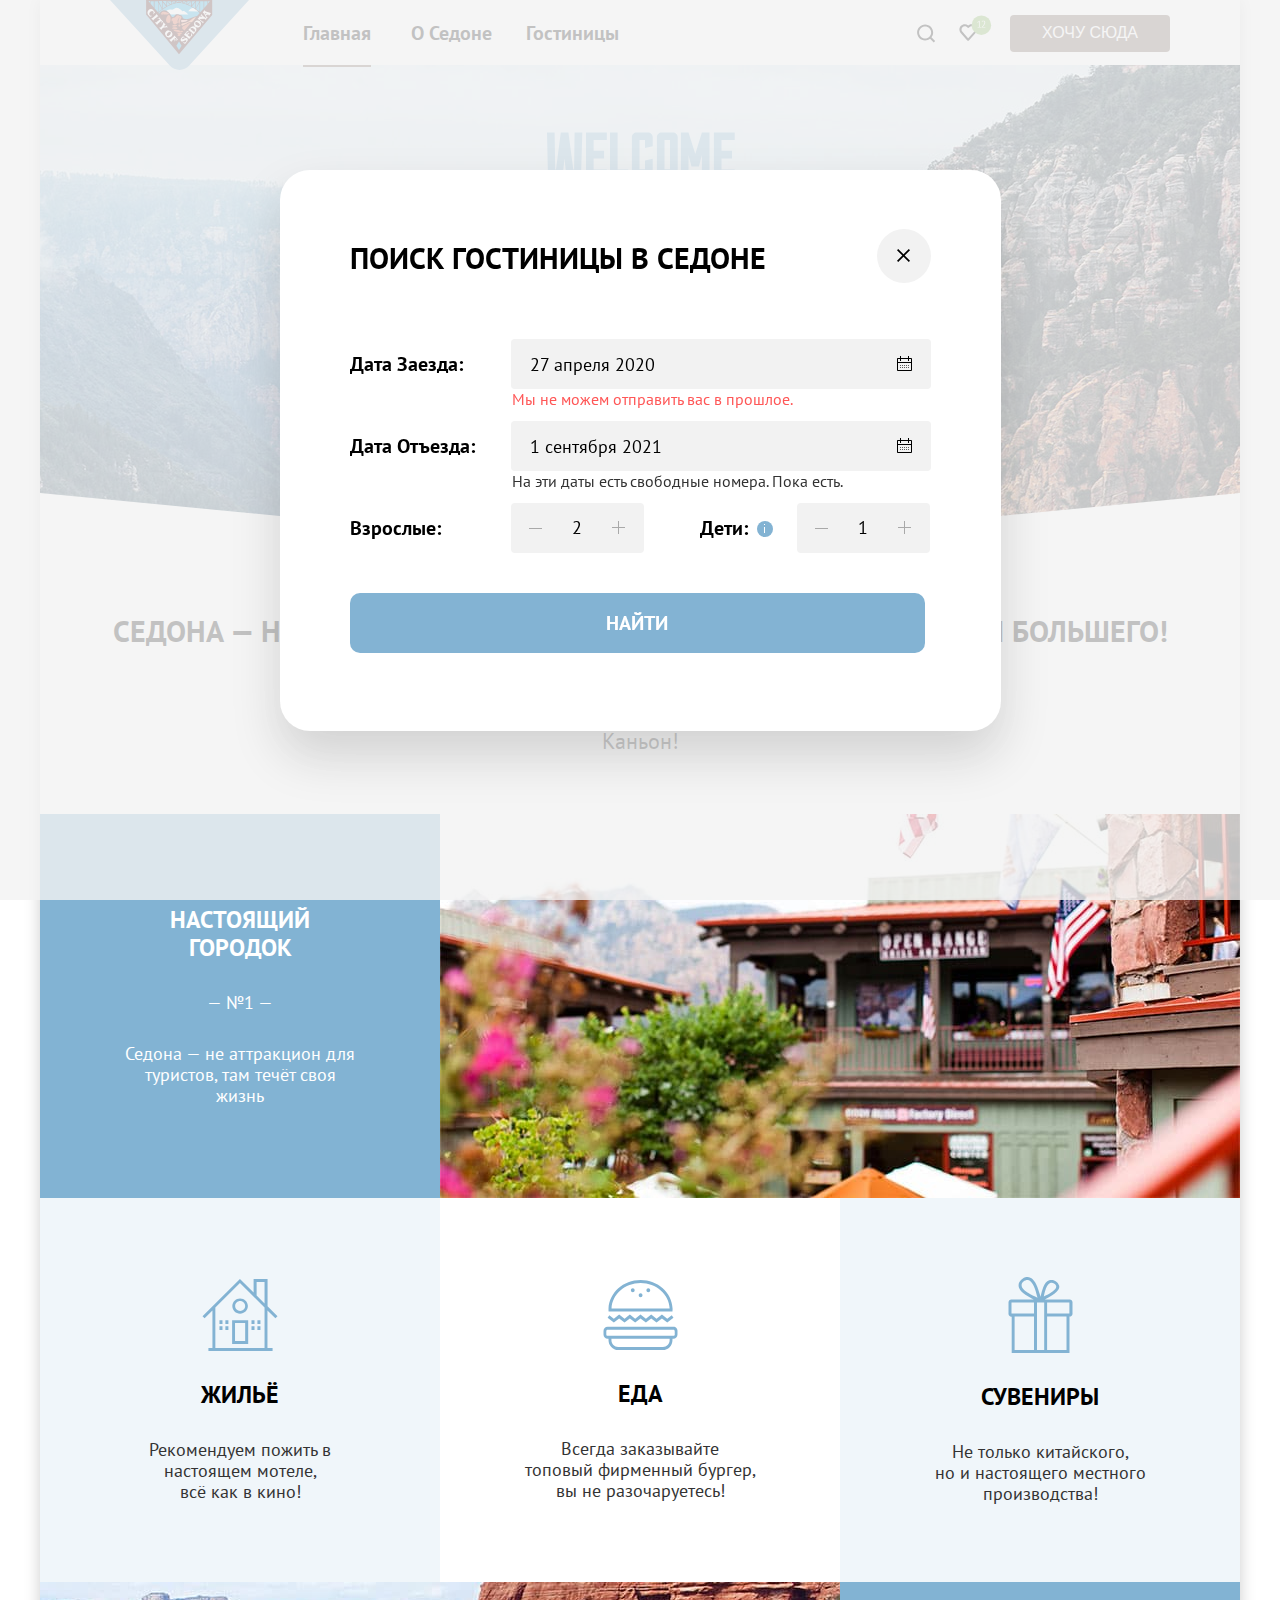
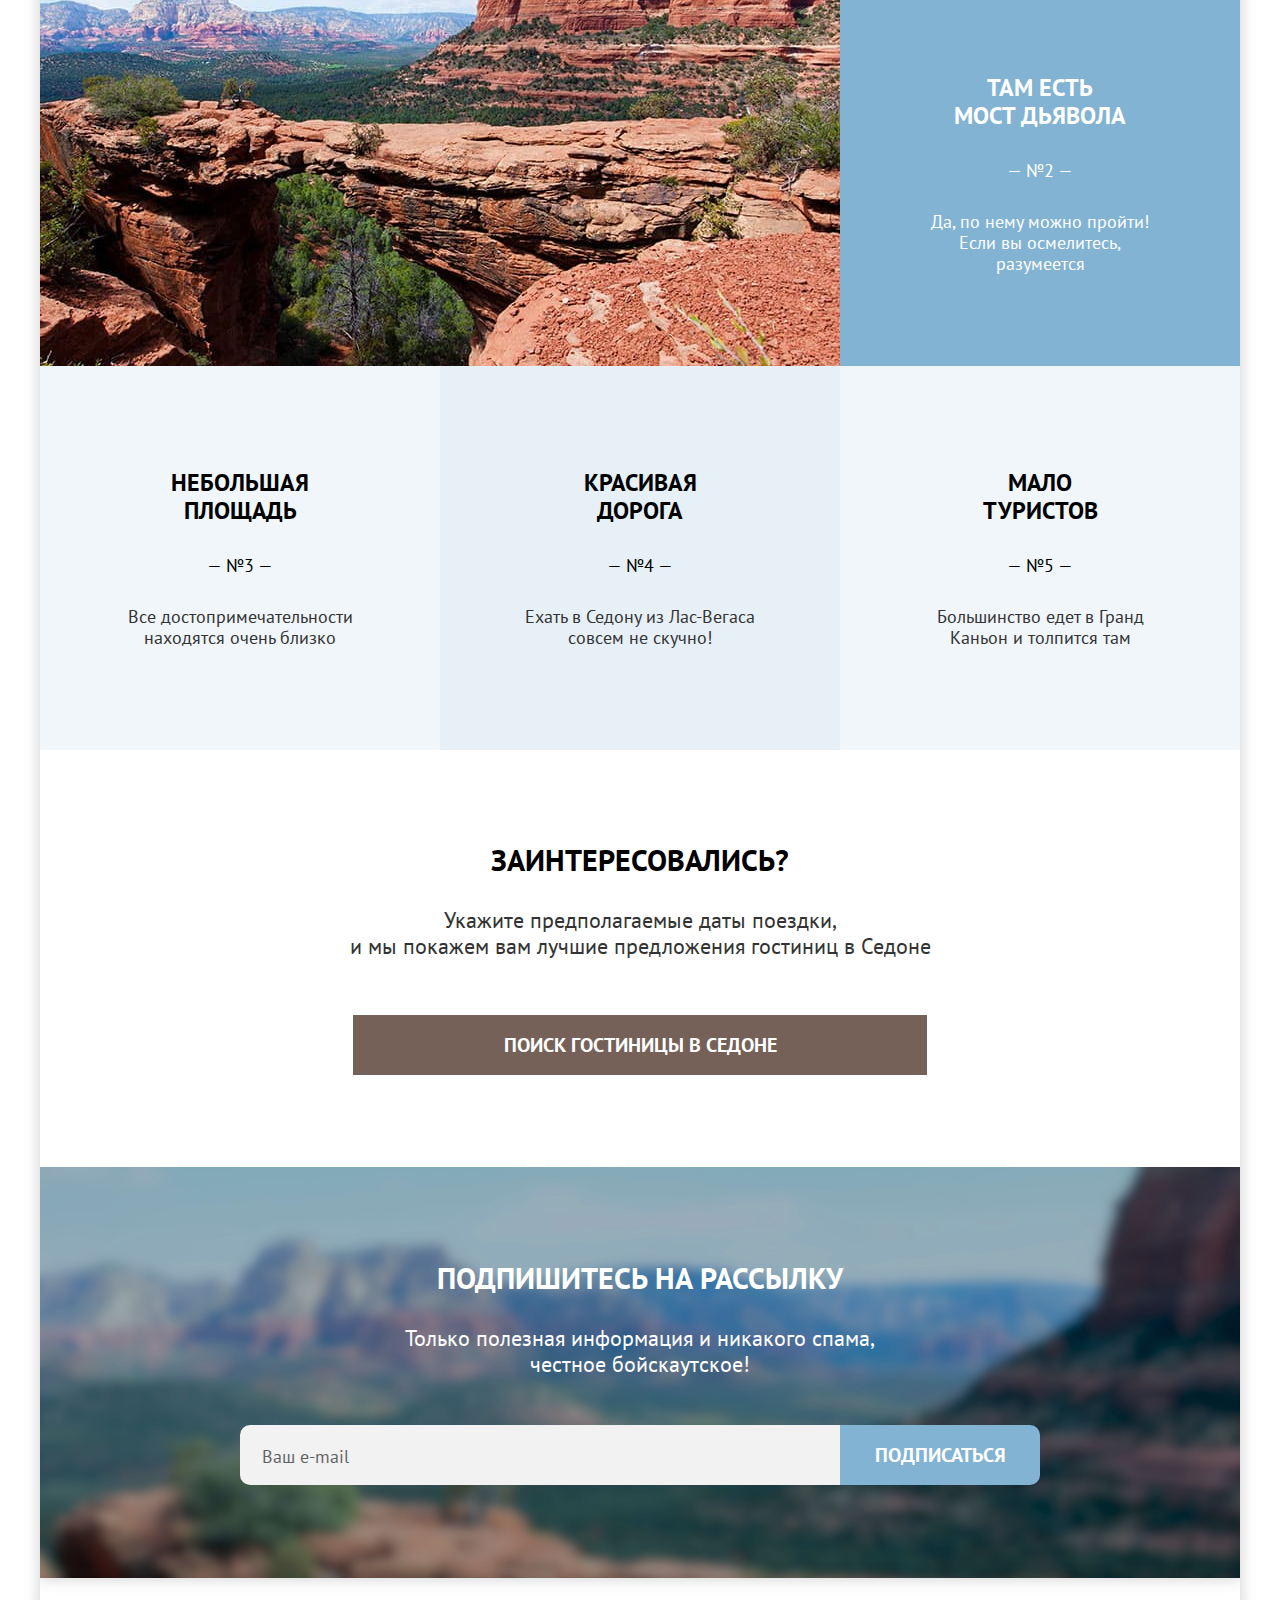
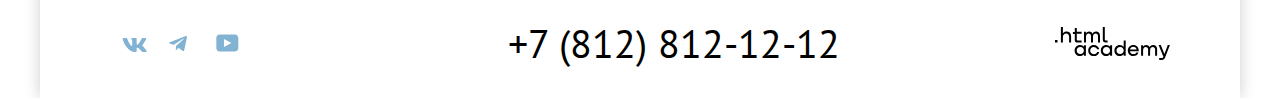
==== commit ee33bc24: "Доделал tooltip" ====
--- a/index.html
+++ b/index.html
@@ -388,13 +388,12 @@
             width="13"
             height="13"
             viewbox="0 0 13 13"
-            fill="none"
+            fill="#000"
             xmlns="http://www.w3.org/2000/svg"
             class="close-button"
           >
             <path
               d="M13 1.2 11.8 0 6.5 5.3 1.2 0 0 1.2l5.3 5.3L0 11.8 1.2 13l5.3-5.3 5.3 5.3 1.2-1.2-5.3-5.3L13 1.2Z"
-              fill="#000"
             />
           </svg>
         </button>
@@ -420,84 +419,132 @@
             <div class="how-many-container">
               <h4 class="select-how-many">Взрослые:</h4>
               <form class="how-many">
-                <button class="minus-button" type="button">
+                <button class="minus-button button-us" type="button">
                   <svg
                     class="minus"
                     width="13"
                     height="1"
                     viewbox="0 0 13 1"
-                    fill="none"
+                    fill="#000"
                     xmlns="http://www.w3.org/2000/svg"
                   >
-                    <path opacity=".3" d="M0 0v1h13V0H0Z" fill="#000" />
+                    <path opacity=".3" d="M0 0v1h13V0H0Z" />
                   </svg>
                 </button>
                 <span class="number-persons">2</span>
-                <button class="plus-button" type="button">
+                <button class="plus-button button-us" type="button">
                   <svg
                     class="plus"
                     width="13"
                     height="13"
                     viewbox="0 0 13 13"
+                    fill="#000"
+                    xmlns="http://www.w3.org/2000/svg"
+                  >
+                    <path d="M13 6H7V0H6v6H0v1h6v6h1V7h6V6Z" opacity=".3" />
+                  </svg>
+                </button>
+              </form>
+
+              <h4 class="select-how-many-child">Дети:</h4>
+              <span class="tooltip">
+                <button
+                  class="tooltip-toggle"
+                  type="button"
+                  aria-labelledby="tooltip-label"
+                >
+                  <svg
+                    width="1"
+                    height="9"
+                    viewBox="0 0 1 9"
+                    fill="#fff"
+                    xmlns="http://www.w3.org/2000/svg"
+                    class="tooltip-icon"
+                  >
+                    <g clip-path="url(#a)" filter="url(#b)" fill="#fff">
+                      <path d="M0 9h1V3H0v6ZM1 0H0v1h1V0Z" />
+                    </g>
+                    <defs>
+                      <clipPath id="a">
+                        <path d="M0 0h1v9H0z" />
+                      </clipPath>
+                      <filter
+                        id="b"
+                        x="-4"
+                        y="0"
+                        width="9"
+                        height="17"
+                        filterUnits="userSpaceOnUse"
+                        color-interpolation-filters="sRGB"
+                      >
+                        <feFlood
+                          flood-opacity="0"
+                          result="BackgroundImageFix"
+                        />
+                        <feColorMatrix
+                          in="SourceAlpha"
+                          values="0 0 0 0 0 0 0 0 0 0 0 0 0 0 0 0 0 0 127 0"
+                          result="hardAlpha"
+                        />
+                        <feOffset dy="4" />
+                        <feGaussianBlur stdDeviation="2" />
+                        <feComposite in2="hardAlpha" operator="out" />
+                        <feColorMatrix
+                          values="0 0 0 0 0 0 0 0 0 0 0 0 0 0 0 0 0 0 0.25 0"
+                        />
+                        <feBlend
+                          in2="BackgroundImageFix"
+                          result="effect1_dropShadow_33716_652"
+                        />
+                        <feBlend
+                          in="SourceGraphic"
+                          in2="effect1_dropShadow_33716_652"
+                          result="shape"
+                        />
+                      </filter>
+                    </defs>
+                  </svg>
+                  <!-- <svg
+                    class="tooltip-icon"
+                    width="25"
+                    height="25"
+                    viewbox="0 0 25 25"
                     fill="none"
                     xmlns="http://www.w3.org/2000/svg"
                   >
-                    <path
-                      d="M13 6H7V0H6v6H0v1h6v6h1V7h6V6Z"
-                      fill="#000"
-                      opacity=".3"
-                    />
-                  </svg>
+                    <circle cx="12.5" cy="12.5" r="12.5" fill="#83B3D3" />
+                  </svg> -->
                 </button>
-              </form>
-
-              <h4 class="select-how-many-child">Дети:</h4>
-              <button class="modal-info-button">
-                <svg
-                  width="1"
-                  height="9"
-                  viewbox="0 0 1 9"
-                  fill="none"
-                  xmlns="http://www.w3.org/2000/svg"
+                <span class="tooltip-text" role="tooltip" id="tooltip-label"
+                  >Укажите количество детей, которые будут с вами, возраст
+                  которых от 6 до 18 лет. Дети до 6 лет размещаются
+                  бесплатно.</span
                 >
-                  <g clip-path="url(#a)" fill="#fff">
-                    <path d="M0 9h1V3H0v6ZM1 0H0v1h1V0Z" />
-                  </g>
-                  <defs>
-                    <clippath id="a">
-                      <path fill="#fff" d="M0 0h1v9H0z" />
-                    </clippath>
-                  </defs>
-                </svg>
-              </button>
+              </span>
               <form class="how-many-young">
-                <button class="minus-button" type="button">
+                <button class="minus-button button-us" type="button">
                   <svg
                     class="minus"
                     width="13"
                     height="1"
                     viewbox="0 0 13 1"
-                    fill="none"
+                    fill="#000"
                     xmlns="http://www.w3.org/2000/svg"
                   >
-                    <path opacity=".3" d="M0 0v1h13V0H0Z" fill="#000" />
+                    <path opacity=".3" d="M0 0v1h13V0H0Z" />
                   </svg>
                 </button>
                 <span class="number-persons">1</span>
-                <button class="plus-button" type="button">
+                <button class="plus-button button-us" type="button">
                   <svg
                     class="plus"
                     width="13"
                     height="13"
                     viewbox="0 0 13 13"
-                    fill="none"
+                    fill="#000"
                     xmlns="http://www.w3.org/2000/svg"
                   >
-                    <path
-                      d="M13 6H7V0H6v6H0v1h6v6h1V7h6V6Z"
-                      fill="#000"
-                      opacity=".3"
-                    />
+                    <path d="M13 6H7V0H6v6H0v1h6v6h1V7h6V6Z" opacity=".3" />
                   </svg>
                 </button>
               </form>
--- a/styles/styles.css
+++ b/styles/styles.css
@@ -2495,6 +2495,8 @@
 
   display: flex;
   justify-content: start;
+
+  position: relative;
 }
 
 /* Modal selector */
@@ -2788,3 +2790,165 @@
   font-size: 18px;
   line-height: 21px;
 }
+
+/* Tooltip */
+
+.tooltip {
+  border: none;
+
+  padding: 0;
+  margin: 0;
+  display: block;
+
+  background-color: #83b3d3;
+  background-size: 25px 25px;
+  border-radius: 50%;
+}
+
+.tooltip-icon {
+  width: 1px;
+  height: 9px;
+  color: #242424;
+  display: block;
+
+  position: relative;
+  left: 7.5px;
+  bottom: 5px;
+}
+
+.tooltip-toggle {
+  border: none;
+  background-color: transparent;
+  padding: 0;
+  margin: 0;
+  display: block;
+
+  width: 25px;
+  height: 25px;
+
+  /* background-color: rgba(0, 0, 0, 0); */
+}
+
+.tooltip-text {
+  background: #333333;
+  color: #ffffff;
+  font-family: "PT Sans";
+  font-style: normal;
+  font-weight: 400;
+  font-size: 16px;
+  line-height: 21px;
+  text-transform: none;
+  padding: 15px 18px 18px 22px;
+  border-radius: 10px;
+  min-width: 256px;
+  min-height: 143px;
+  position: absolute;
+  left: 6px;
+
+  margin-bottom: 6px;
+  margin-top: 15px;
+  transform: translateX(-50%);
+  z-index: 1;
+  display: none;
+}
+
+.tooltip {
+  position: absolute;
+  margin-top: 4px;
+  margin-left: 2px;
+  width: 16px;
+  height: 16px;
+
+  left: 405px;
+  top: 14px;
+
+  /* background-image: url("../images/Vector-svg/info-but.svg");
+  background-repeat: no-repeat;
+  background-size: 1px 9px; */
+}
+/* Tooltip tap */
+
+.tooltip-toggle:hover + .tooltip-text,
+.tooltip-toggle:focus + .tooltip-text {
+  display: block;
+}
+
+.tooltip-text:after {
+  content: "";
+  background-image: url("../images/Vector-svg/triangle.svg");
+  background-size: 19px 9px;
+  width: 14px;
+  height: 6px;
+  position: absolute;
+  bottom: 100%;
+  left: 0;
+  right: 0;
+  margin-left: auto;
+  margin-right: auto;
+}
+
+/* Modal button tap */
+
+.modal-button-search:hover {
+  background: #68a2ca;
+  border-radius: 10px;
+  color: #ffffff;
+}
+
+.modal-button-search:focus {
+  background: #68a2ca;
+  border: 3px solid #756257;
+  border-radius: 10px;
+}
+
+.modal-button-search:active {
+  background: #68a2ca;
+  border-radius: 10px;
+  color: #ffffff;
+  opacity: 0.3;
+}
+/* Mpdal button tap end */
+
+/* Modal close button */
+
+.modal-close-button:hover {
+  background: #e6e6e6;
+}
+
+.modal-close-button:focus {
+  background: #e6e6e6;
+  border: 3px solid #83b3d3;
+}
+
+.modal-close-button:active {
+  background: #e6e6e6;
+  fill: #000000;
+  opacity: 0.3;
+}
+
+.button-us svg:hover {
+  fill: #000000;
+}
+
+/* Modal close button end */
+
+/* Choise date */
+
+.arrival-date:hover {
+  background: #e6e6e6;
+  border-radius: 4px;
+}
+
+.arrival-date:focus {
+  background: #e6e6e6;
+  border: 3px solid #83b3d3;
+  border-radius: 4px;
+}
+
+.arrival-date:active {
+  background: #ffffff;
+  border: 2px solid #000000;
+  border-radius: 4px;
+}
+
+/* Choise date end */
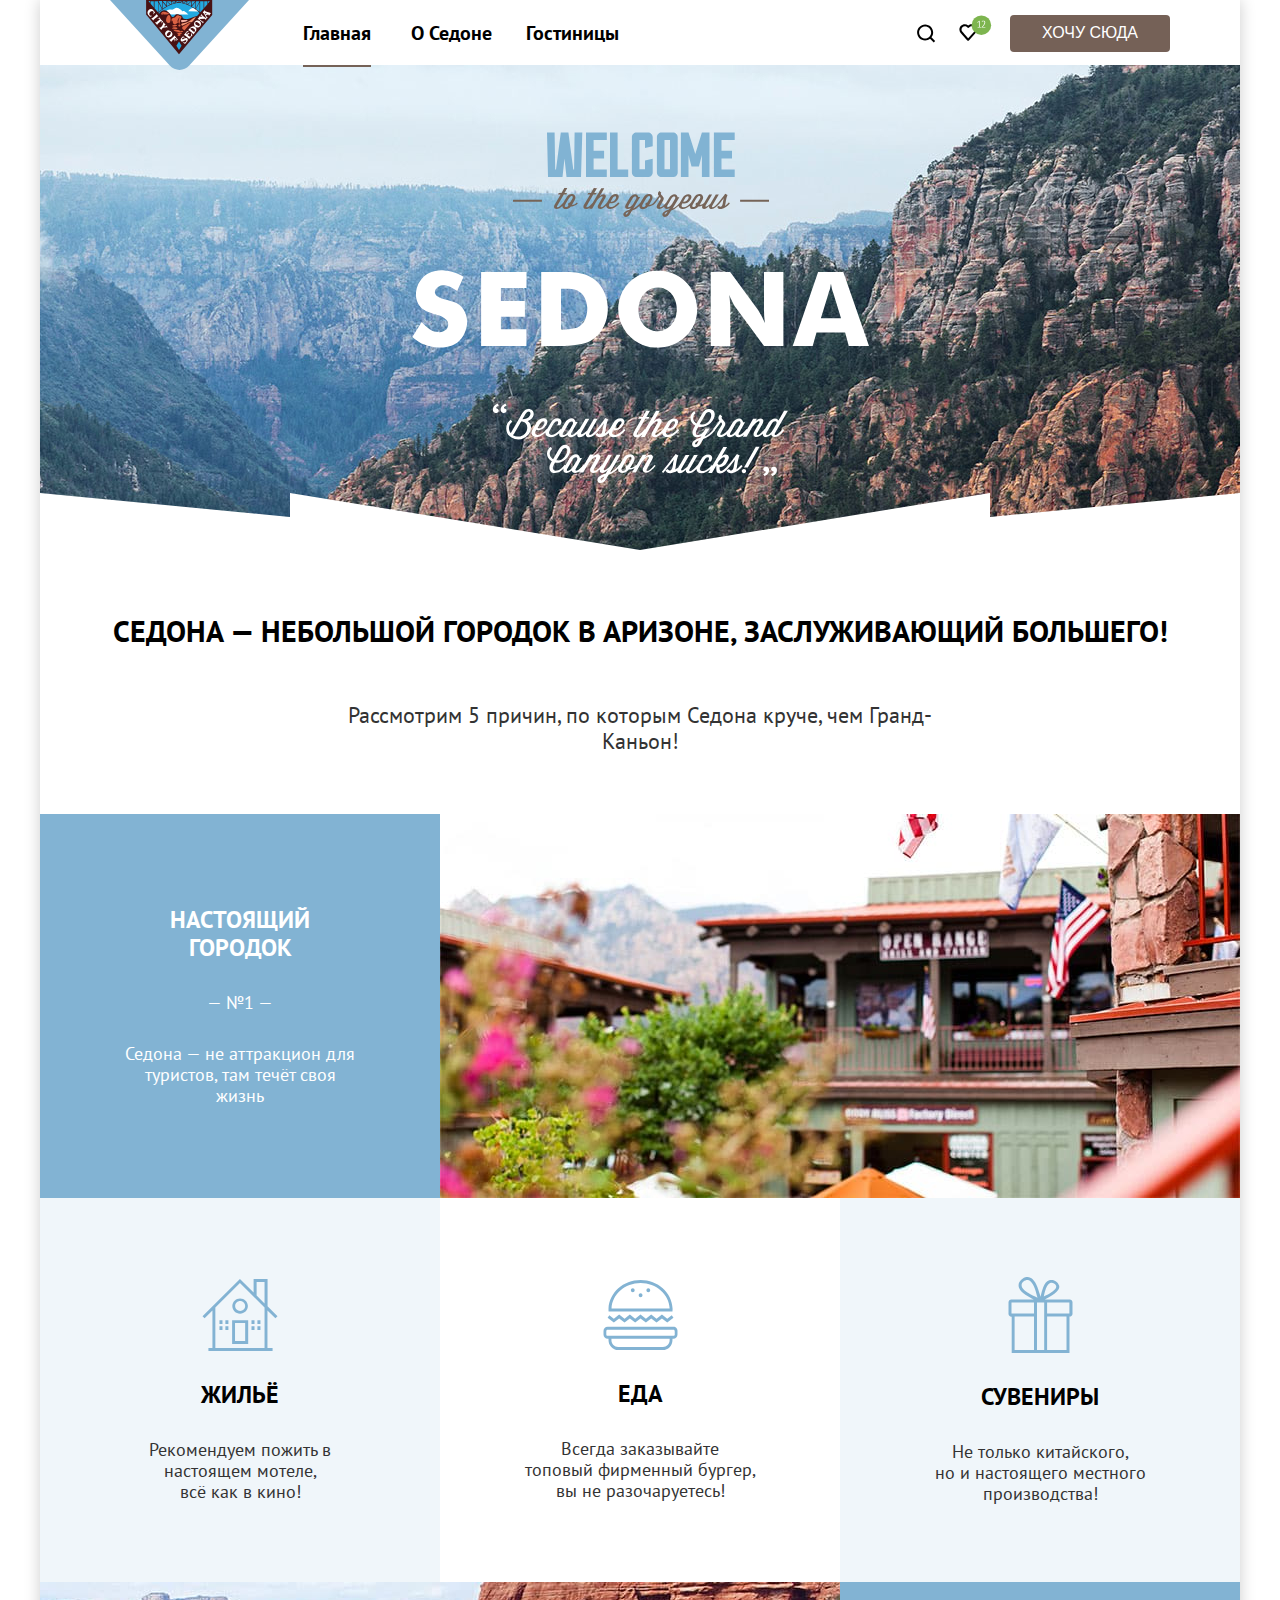
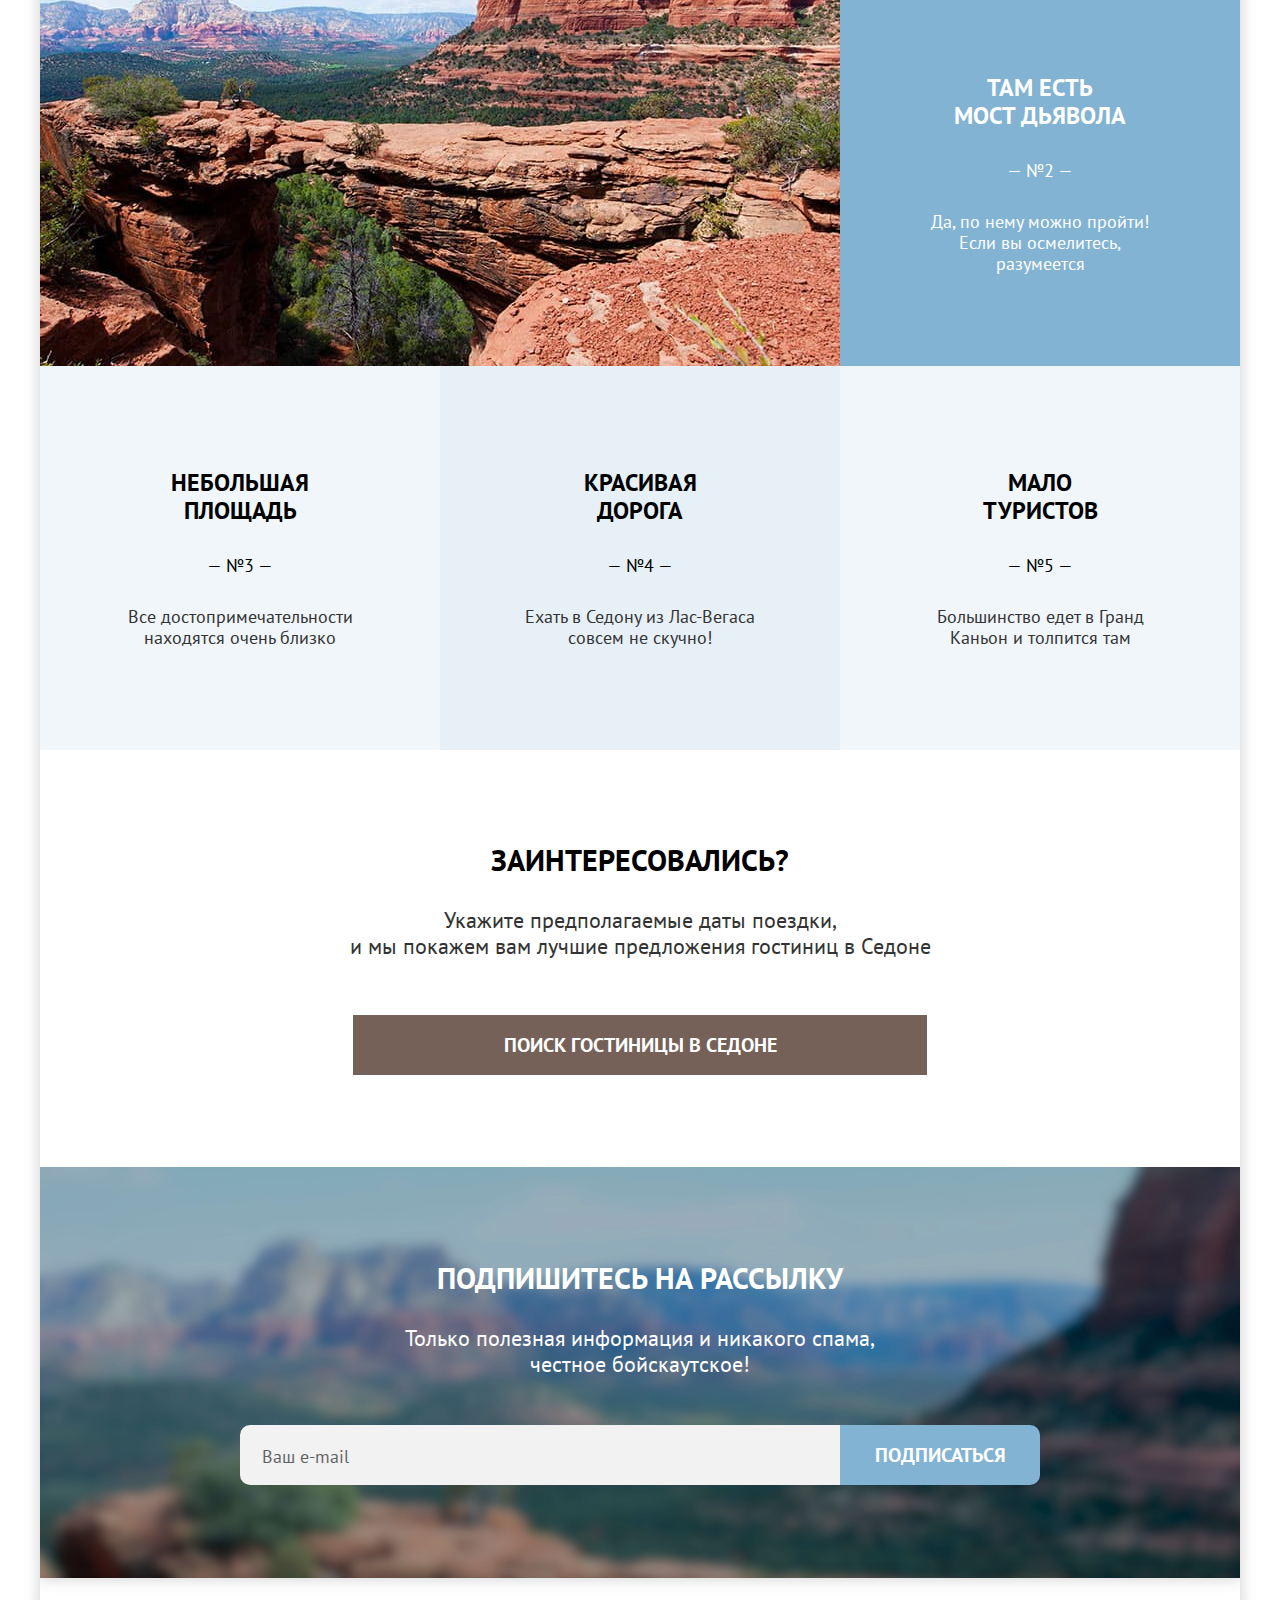
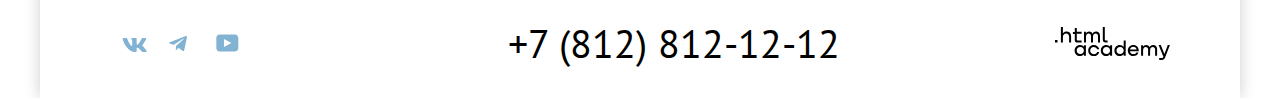
==== commit 20affa09: "Прогнал через автопрефиксер" ====
--- a/index.html
+++ b/index.html
@@ -380,7 +380,7 @@
     </footer>
     <!-- Modal -->
 
-    <div class="modal-container">
+    <div class="modal-container modal-container-close">
       <div class="modal modal-search">
         <button class="modal-close-button">
           <span class="visually-hidden">Закрыть</span>
@@ -456,7 +456,7 @@
                   <svg
                     width="1"
                     height="9"
-                    viewBox="0 0 1 9"
+                    viewbox="0 0 1 9"
                     fill="#fff"
                     xmlns="http://www.w3.org/2000/svg"
                     class="tooltip-icon"
@@ -465,38 +465,38 @@
                       <path d="M0 9h1V3H0v6ZM1 0H0v1h1V0Z" />
                     </g>
                     <defs>
-                      <clipPath id="a">
+                      <clippath id="a">
                         <path d="M0 0h1v9H0z" />
-                      </clipPath>
+                      </clippath>
                       <filter
                         id="b"
                         x="-4"
                         y="0"
                         width="9"
                         height="17"
-                        filterUnits="userSpaceOnUse"
+                        filterunits="userSpaceOnUse"
                         color-interpolation-filters="sRGB"
                       >
-                        <feFlood
+                        <feflood
                           flood-opacity="0"
                           result="BackgroundImageFix"
                         />
-                        <feColorMatrix
+                        <fecolormatrix
                           in="SourceAlpha"
                           values="0 0 0 0 0 0 0 0 0 0 0 0 0 0 0 0 0 0 127 0"
                           result="hardAlpha"
                         />
-                        <feOffset dy="4" />
-                        <feGaussianBlur stdDeviation="2" />
-                        <feComposite in2="hardAlpha" operator="out" />
-                        <feColorMatrix
+                        <feoffset dy="4" />
+                        <fegussianblur stddeviation="2" />
+                        <fecomposite in2="hardAlpha" operator="out" />
+                        <fecolormatrix
                           values="0 0 0 0 0 0 0 0 0 0 0 0 0 0 0 0 0 0 0.25 0"
                         />
-                        <feBlend
+                        <feblend
                           in2="BackgroundImageFix"
                           result="effect1_dropShadow_33716_652"
                         />
-                        <feBlend
+                        <feblend
                           in="SourceGraphic"
                           in2="effect1_dropShadow_33716_652"
                           result="shape"
@@ -504,16 +504,6 @@
                       </filter>
                     </defs>
                   </svg>
-                  <!-- <svg
-                    class="tooltip-icon"
-                    width="25"
-                    height="25"
-                    viewbox="0 0 25 25"
-                    fill="none"
-                    xmlns="http://www.w3.org/2000/svg"
-                  >
-                    <circle cx="12.5" cy="12.5" r="12.5" fill="#83B3D3" />
-                  </svg> -->
                 </button>
                 <span class="tooltip-text" role="tooltip" id="tooltip-label"
                   >Укажите количество детей, которые будут с вами, возраст
--- a/styles/styles.css
+++ b/styles/styles.css
@@ -835,6 +835,8 @@
   min-height: 120px;
   margin: 0 auto;
 
+  -webkit-box-shadow: 0 0 15px rgba(0, 0, 0, 0.2);
+
   box-shadow: 0 0 15px rgba(0, 0, 0, 0.2);
 }
 
@@ -910,7 +912,11 @@
 }
 
 .academy-logotype {
-  display: flex;
+  display: -webkit-box;
+  display: -ms-flexbox;
+  display: flex;
+  -webkit-box-align: center;
+  -ms-flex-align: center;
   align-items: center;
 }
 
@@ -1090,8 +1096,12 @@
   color: #ffffff;
   border: 0;
 
+  display: -ms-grid;
+
   display: grid;
+  -ms-grid-row-align: center;
   align-self: center;
+  -ms-grid-column-align: center;
   justify-self: center;
 
   background-color: rgba(28, 28, 28, 0);
@@ -1105,6 +1115,10 @@
   height: 21px;
 
   position: relative;
+
+  display: -webkit-box;
+
+  display: -ms-flexbox;
 
   display: flex;
   gap: 19px;
@@ -1125,8 +1139,16 @@
   background: #ffffff;
   border-radius: 4px;
 
-  display: flex;
+  display: -webkit-box;
+
+  display: -ms-flexbox;
+
+  display: flex;
+  -webkit-box-pack: center;
+  -ms-flex-pack: center;
   justify-content: center;
+  -webkit-box-align: center;
+  -ms-flex-align: center;
   align-items: center;
 }
 
@@ -1331,6 +1353,13 @@
 .range-slider {
   margin: 0;
   width: 100%;
+  background-image: -o-linear-gradient(
+    left,
+    rgba(255, 255, 255, 0.3) var(--first-val),
+    #fff var(--first-val),
+    #fff var(--second-val),
+    rgba(255, 255, 255, 0.3) var(--second-val)
+  );
   background-image: -webkit-gradient(
     linear,
     left top,
@@ -1339,13 +1368,6 @@
     color-stop(#fff),
     color-stop(#fff),
     to(rgba(255, 255, 255, 0.3))
-  );
-  background-image: -o-linear-gradient(
-    left,
-    rgba(255, 255, 255, 0.3) var(--first-val),
-    #fff var(--first-val),
-    #fff var(--second-val),
-    rgba(255, 255, 255, 0.3) var(--second-val)
   );
   background-image: linear-gradient(
     to right,
@@ -1455,6 +1477,10 @@
   margin: 0;
   padding: 0;
 
+  display: -webkit-box;
+
+  display: -ms-flexbox;
+
   display: flex;
 }
 
@@ -1476,8 +1502,15 @@
 
   list-style: none;
 
-  display: flex;
+  display: -webkit-box;
+
+  display: -ms-flexbox;
+
+  display: flex;
+  -webkit-box-align: center;
+  -ms-flex-align: center;
   align-items: center;
+  -ms-flex-line-pack: center;
   align-content: center;
   /* gap: 10px; */
 }
@@ -1493,7 +1526,12 @@
   background-repeat: no-repeat;
   background-position: center;
 
-  display: flex;
+  display: -webkit-box;
+
+  display: -ms-flexbox;
+
+  display: flex;
+  -ms-flex-line-pack: center;
   align-content: center;
 }
 
@@ -1530,8 +1568,16 @@
   width: 25px;
   height: 21px;
 
-  display: flex;
+  display: -webkit-box;
+
+  display: -ms-flexbox;
+
+  display: flex;
+  -webkit-box-align: center;
+  -ms-flex-align: center;
   align-items: center;
+  -webkit-box-pack: center;
+  -ms-flex-pack: center;
   justify-content: center;
 }
 
@@ -1587,6 +1633,8 @@
   background-image: url("../images/Vector-svg/select-arrov.svg");
   background-repeat: no-repeat;
   background-position: right 21px center;
+  -webkit-appearance: none;
+  -moz-appearance: none;
   appearance: none;
 }
 
@@ -1620,6 +1668,8 @@
   background-image: url("../images/Vector-svg/select-arrov.svg");
   background-repeat: no-repeat;
   background-position: right 20px center;
+  -webkit-appearance: none;
+  -moz-appearance: none;
   appearance: none;
 }
 
@@ -1857,7 +1907,11 @@
 }
 
 .hotel-rait-stars {
-  display: flex;
+  display: -webkit-box;
+  display: -ms-flexbox;
+  display: flex;
+  -ms-flex-item-align: center;
+  -ms-grid-row-align: center;
   align-self: center;
 }
 
@@ -2321,9 +2375,6 @@
 
 /* Social Media Buttons tap */
 
-.footer-social-vk:hover {
-}
-
 /* Social Media Buttons tap end*/
 
 /* Button Reset tap */
@@ -2354,6 +2405,58 @@
 /* Button Reset tap end */
 
 /* Subscridbe placeholder */
+
+input::-webkit-input-placeholder {
+  color: #000000;
+  font-family: "PT Sans";
+  font-style: normal;
+  font-weight: 400;
+  font-size: 18px;
+  line-height: 21px;
+
+  opacity: 0.6;
+
+  padding-left: 22px;
+}
+
+input::-moz-placeholder {
+  color: #000000;
+  font-family: "PT Sans";
+  font-style: normal;
+  font-weight: 400;
+  font-size: 18px;
+  line-height: 21px;
+
+  opacity: 0.6;
+
+  padding-left: 22px;
+}
+
+input:-ms-input-placeholder {
+  color: #000000;
+  font-family: "PT Sans";
+  font-style: normal;
+  font-weight: 400;
+  font-size: 18px;
+  line-height: 21px;
+
+  opacity: 0.6;
+
+  padding-left: 22px;
+}
+
+input::-ms-input-placeholder {
+  color: #000000;
+  font-family: "PT Sans";
+  font-style: normal;
+  font-weight: 400;
+  font-size: 18px;
+  line-height: 21px;
+
+  opacity: 0.6;
+
+  padding-left: 22px;
+}
 
 input::placeholder {
   color: #000000;
@@ -2414,8 +2517,16 @@
   position: absolute;
   background: #ffffff;
 
-  display: flex;
+  display: -webkit-box;
+
+  display: -ms-flexbox;
+
+  display: flex;
+  -webkit-box-pack: center;
+  -ms-flex-pack: center;
   justify-content: center;
+  -webkit-box-align: center;
+  -ms-flex-align: center;
   align-items: center;
 }
 
@@ -2453,6 +2564,10 @@
   width: 100%;
   height: 100%;
 
+  display: -webkit-box;
+
+  display: -ms-flexbox;
+
   display: flex;
 }
 
@@ -2468,6 +2583,8 @@
   min-width: 715px;
   min-height: 561px;
 
+  -webkit-box-shadow: 0 25px 50px rgba(0, 0, 0, 0.15);
+
   box-shadow: 0 25px 50px rgba(0, 0, 0, 0.15);
   border-radius: 30px;
 }
@@ -2476,16 +2593,27 @@
   min-width: 575px;
   min-height: 230px;
 
-  display: flex;
+  display: -webkit-box;
+
+  display: -ms-flexbox;
+
+  display: flex;
+  -webkit-box-orient: vertical;
+  -webkit-box-direction: normal;
+  -ms-flex-direction: column;
   flex-direction: column;
   padding-top: 63px;
 }
 
 .arrival-date-container {
+  display: -webkit-box;
+  display: -ms-flexbox;
   display: flex;
 }
 
 .departure-date-container {
+  display: -webkit-box;
+  display: -ms-flexbox;
   display: flex;
 }
 
@@ -2493,7 +2621,13 @@
   min-width: 575px;
   min-height: 50px;
 
-  display: flex;
+  display: -webkit-box;
+
+  display: -ms-flexbox;
+
+  display: flex;
+  -webkit-box-pack: start;
+  -ms-flex-pack: start;
   justify-content: start;
 
   position: relative;
@@ -2510,6 +2644,8 @@
   border-radius: 4px;
 
   margin-left: 48px;
+  -webkit-appearance: none;
+  -moz-appearance: none;
   appearance: none;
 
   background-image: url("../images/Vector-svg/calendar.svg");
@@ -2533,6 +2669,8 @@
   border-radius: 4px;
 
   margin-left: 36px;
+  -webkit-appearance: none;
+  -moz-appearance: none;
   appearance: none;
 
   background-image: url("../images/Vector-svg/calendar.svg");
@@ -2556,12 +2694,22 @@
 
   background: #f2f2f2;
   border-radius: 4px;
+  -webkit-appearance: none;
+  -moz-appearance: none;
   appearance: none;
 
   position: relative;
 
-  display: flex;
+  display: -webkit-box;
+
+  display: -ms-flexbox;
+
+  display: flex;
+  -webkit-box-pack: center;
+  -ms-flex-pack: center;
   justify-content: center;
+  -webkit-box-align: center;
+  -ms-flex-align: center;
   align-items: center;
   gap: 30px;
 }
@@ -2577,8 +2725,16 @@
 
   position: relative;
 
-  display: flex;
+  display: -webkit-box;
+
+  display: -ms-flexbox;
+
+  display: flex;
+  -webkit-box-pack: center;
+  -ms-flex-pack: center;
   justify-content: center;
+  -webkit-box-align: center;
+  -ms-flex-align: center;
   align-items: center;
   gap: 30px;
 }
@@ -2670,11 +2826,17 @@
   font-weight: 700;
   font-size: 20px;
   line-height: 26px;
+  -webkit-box-align: center;
+  -ms-flex-align: center;
   align-items: center;
   text-transform: capitalize;
 
   margin: 0;
   padding: 0;
+
+  display: -webkit-box;
+
+  display: -ms-flexbox;
 
   display: flex;
 }
@@ -2687,10 +2849,21 @@
   line-height: 21px;
   color: #ff5757;
 
+  min-width: 420px;
+  min-height: 29px;
+
   padding: 0 0 11px 0;
   margin: 0;
   position: relative;
   left: 162px;
+
+  display: -webkit-box;
+
+  display: -ms-flexbox;
+
+  display: flex;
+  -ms-flex-wrap: wrap;
+  flex-wrap: wrap;
 }
 
 .departure-description {
@@ -2721,7 +2894,13 @@
   margin: 0;
   padding: 0;
 
-  display: flex;
+  display: -webkit-box;
+
+  display: -ms-flexbox;
+
+  display: flex;
+  -webkit-box-align: center;
+  -ms-flex-align: center;
   align-items: center;
   min-width: 91px;
   height: 50px;
@@ -2738,7 +2917,13 @@
   margin: 0 0 0 56px;
   padding: 0;
 
-  display: flex;
+  display: -webkit-box;
+
+  display: -ms-flexbox;
+
+  display: flex;
+  -webkit-box-align: center;
+  -ms-flex-align: center;
   align-items: center;
 
   min-width: 54px;
@@ -2847,6 +3032,8 @@
 
   margin-bottom: 6px;
   margin-top: 15px;
+  -webkit-transform: translateX(-50%);
+  -ms-transform: translateX(-50%);
   transform: translateX(-50%);
   z-index: 1;
   display: none;
@@ -2952,3 +3139,9 @@
 }
 
 /* Choise date end */
+
+/* Modal container close */
+
+.modal-container-close {
+  display: none;
+}
